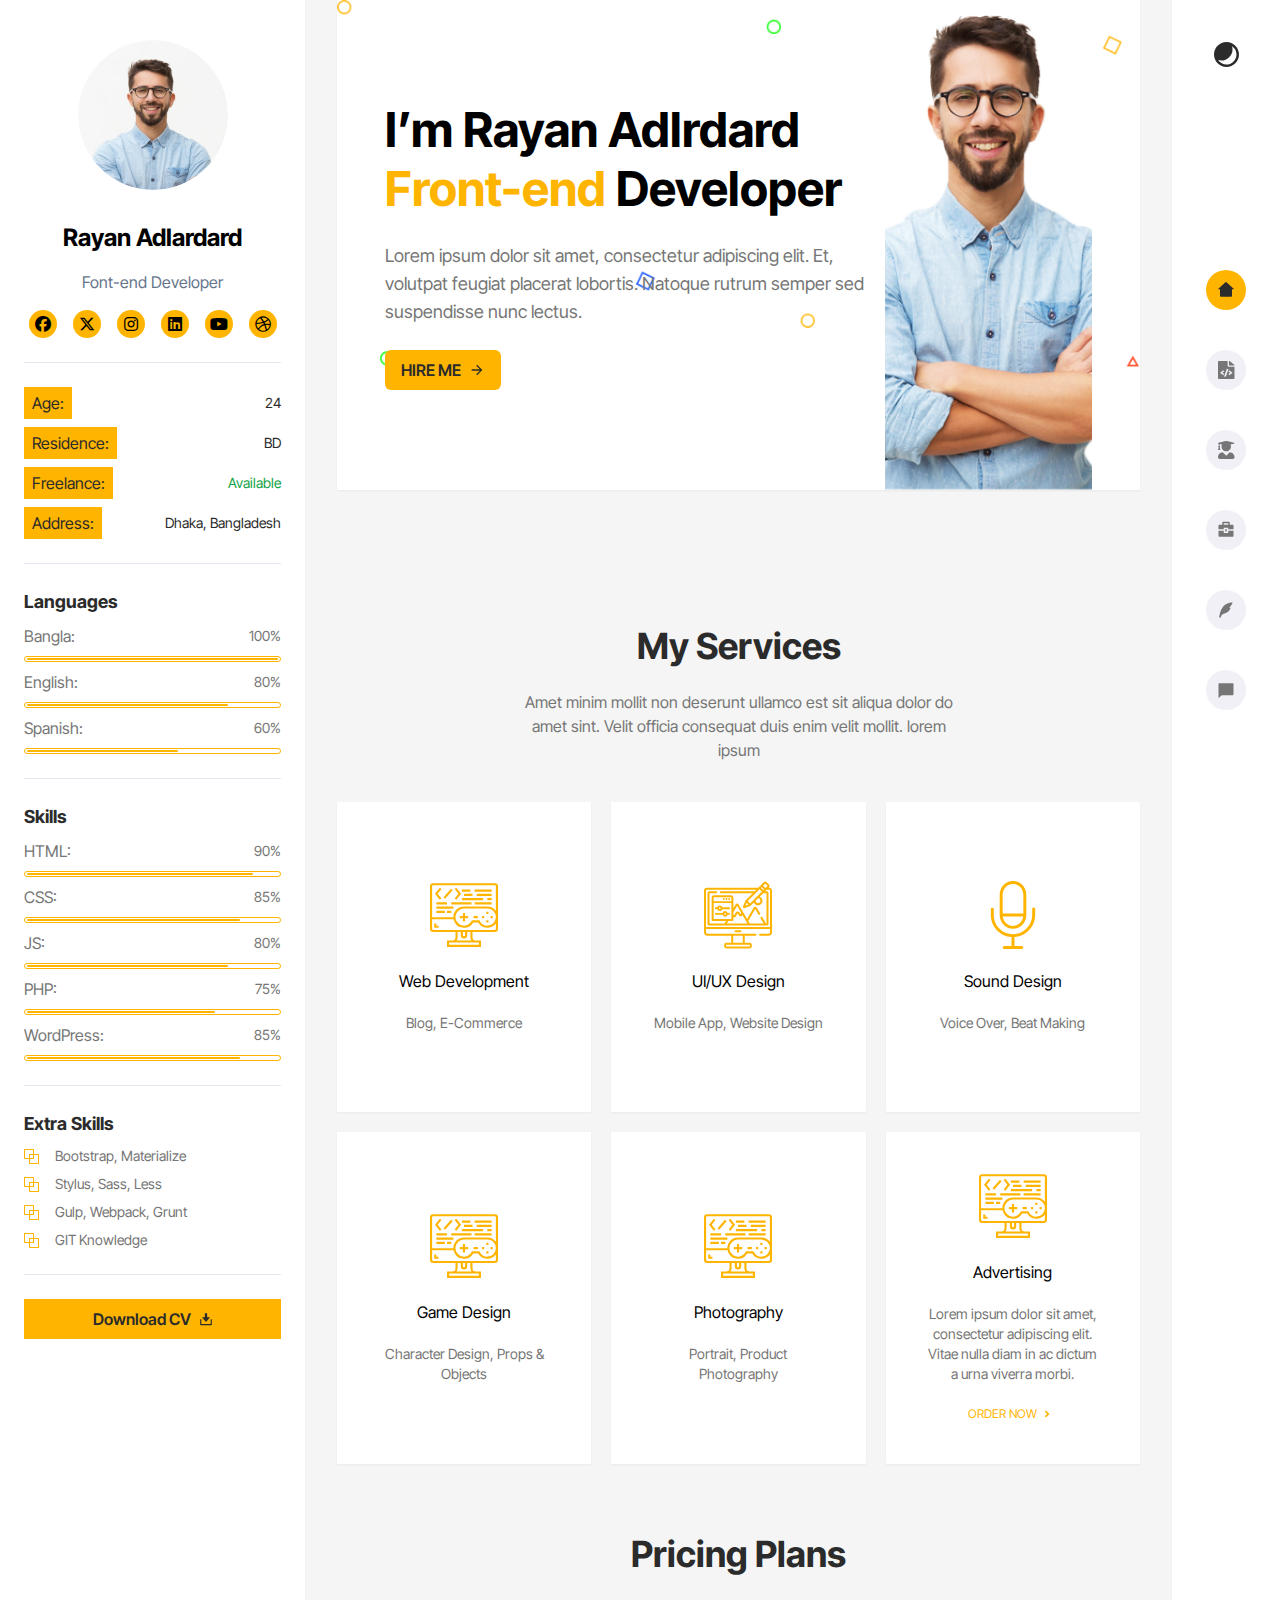
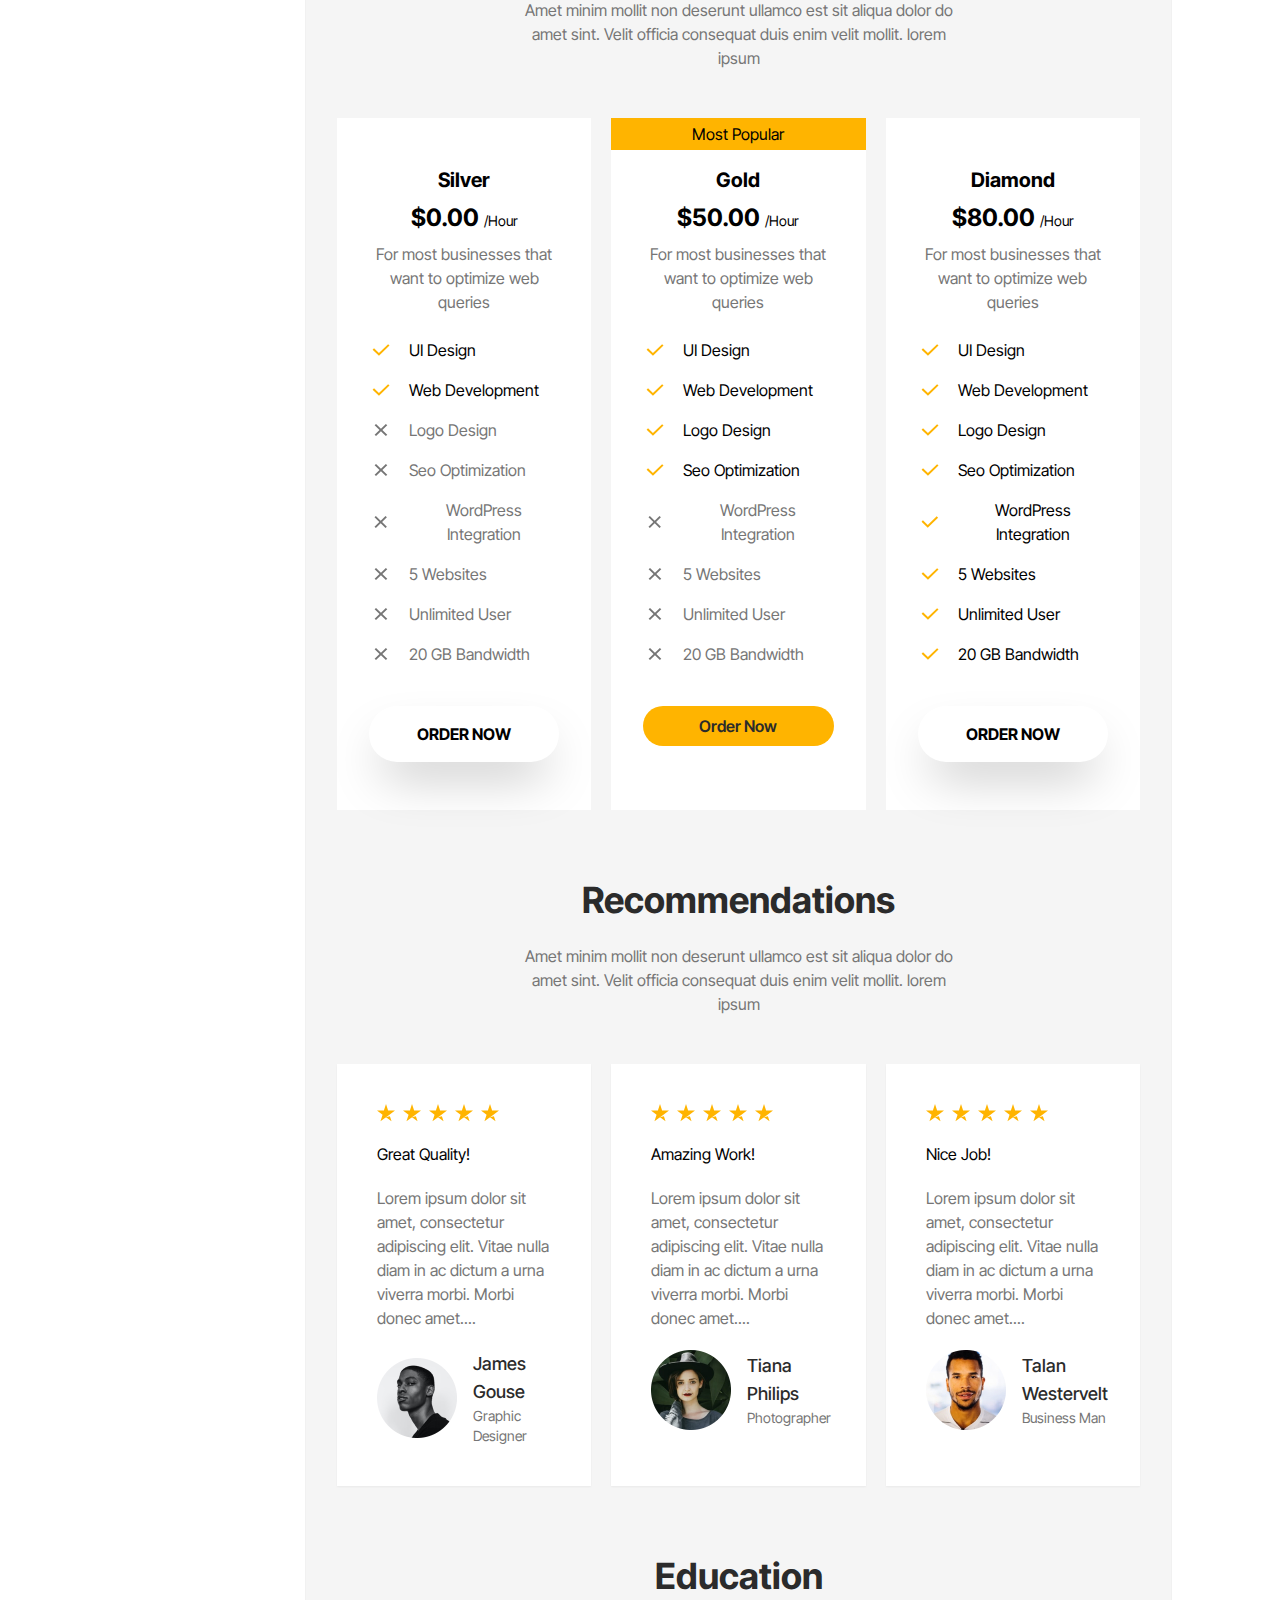
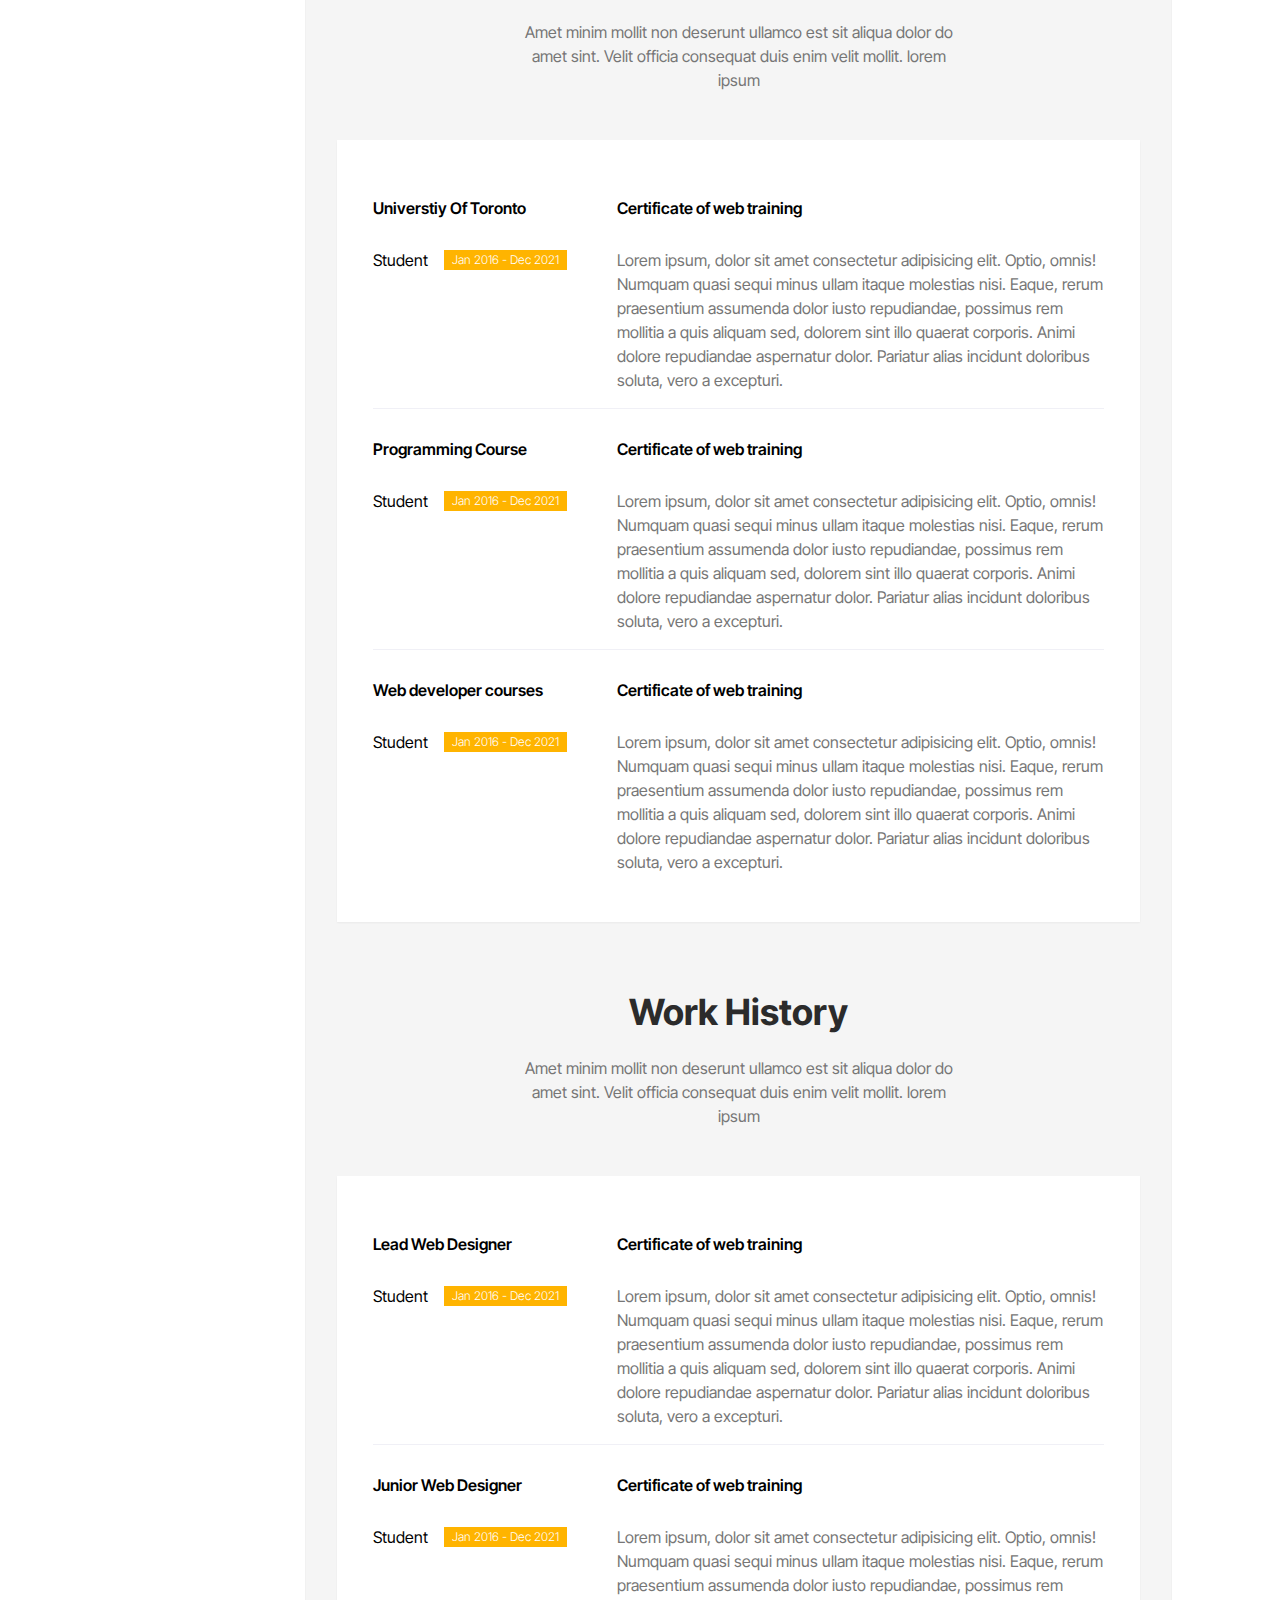
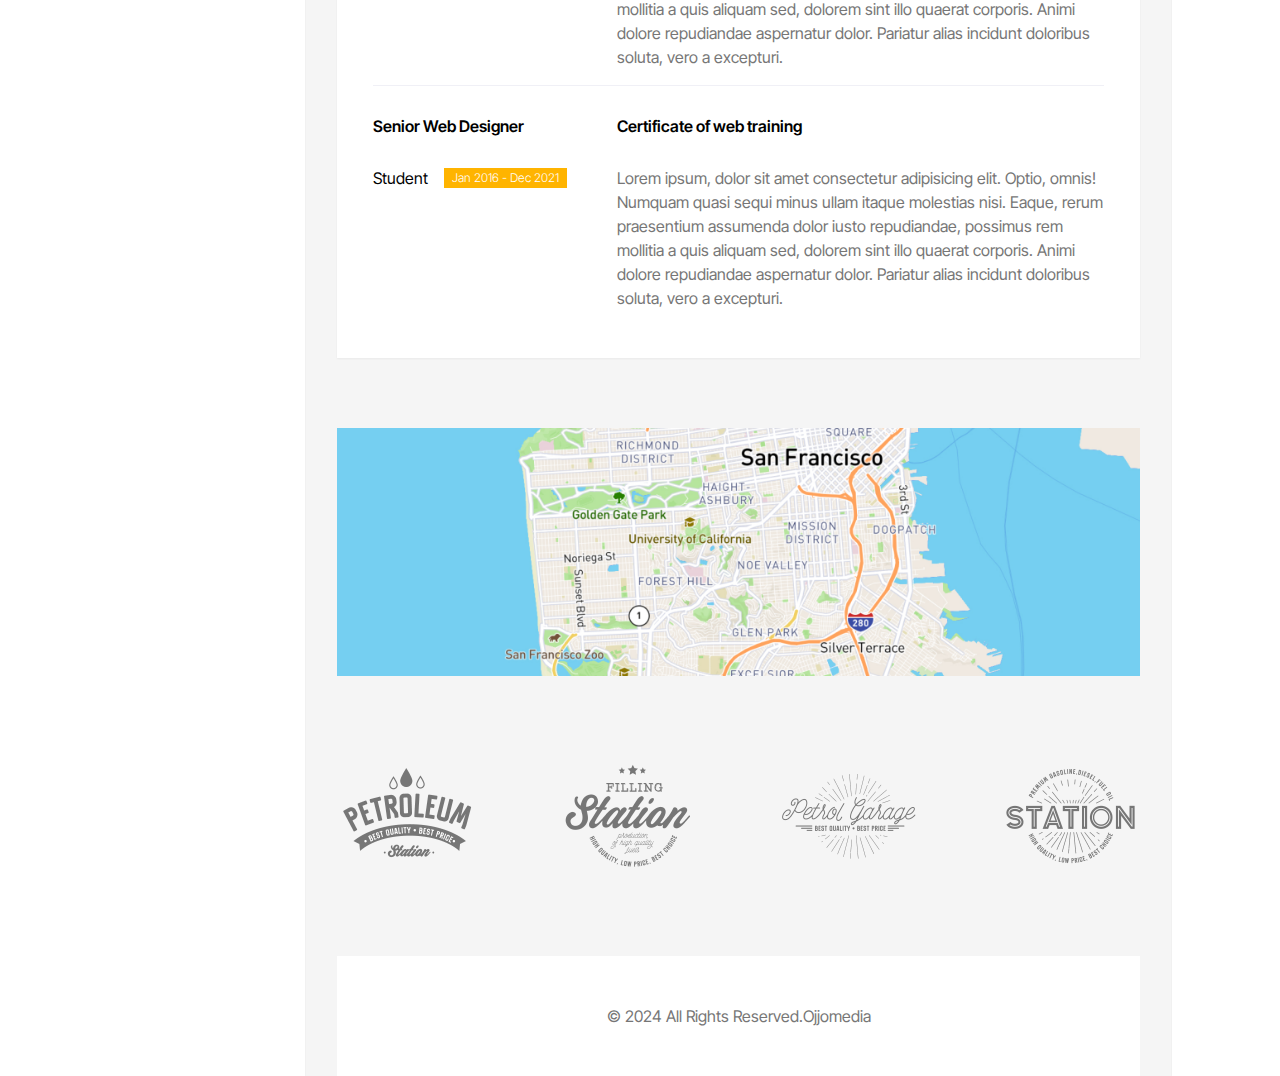
==== portfolio/src/index.html @ ec9fd3c2 "Add the practice design implementation via tailwind" ====
<!DOCTYPE html>
<html lang="en">
<head>
    <meta charset="UTF-8">
    <meta name="viewport" content="width=device-width, initial-scale=1.0">
    <title>Document</title>
    <link rel="stylesheet" href="./style.css">
    <link rel="stylesheet" href="https://cdnjs.cloudflare.com/ajax/libs/font-awesome/6.5.2/css/all.min.css">
    <link rel="preconnect" href="https://fonts.googleapis.com">
<link rel="preconnect" href="https://fonts.gstatic.com" crossorigin>
<link href="https://fonts.googleapis.com/css2?family=Fira+Code:wght@300..700&family=Inter+Tight:ital,wght@0,100..900;1,100..900&display=swap" rel="stylesheet">
</head>
<body class="bg-surface-default">
    <div class="grid grid-cols-[305px_auto_108px] gap-8">
        <!-- The left sidebar -->
        <aside class="left-sidebar bg-white min-h-[100vh] shadow-sm flex flex-col gap-6 py-10 px-6">
            <div class="w-full">
                <img src="./images/profile.png" alt="profile" class="w-[150px] h-[150px] rounded-full mx-auto">
                <div class="mt-8 flex flex-col gap-4">
                    <div class="text-center flex flex-col gap-4">
                        <h1 class="text-2xl font-bold">Rayan Adlardard</h1>
                        <p class="text-slate-500">Font-end Developer</p>
                    </div>
                    <div class="flex items-center justify-center">
                        <ul class="flex gap-4 items-center list-none justify-center">
                            <li><a href="#" class="flex items-center justify-center rounded-full w-7 h-7 bg-primary-default"><span class="fab fa-facebook"></span></a></li>
                            <li><a href="#" class="flex items-center justify-center rounded-full w-7 h-7 bg-primary-default"><span class="fab fa-x-twitter"></span></a></li>
                            <li><a href="#" class="flex items-center justify-center rounded-full w-7 h-7 bg-primary-default"><span class="fab fa-instagram"></span></a></li>
                            <li><a href="#" class="flex items-center justify-center rounded-full w-7 h-7 bg-primary-default"><span class="fab fa-linkedin"></span></a></li>
                            <li><a href="#" class="flex items-center justify-center rounded-full w-7 h-7 bg-primary-default"><span class="fab fa-youtube"></span></a></li>
                            <li><a href="#" class="flex items-center justify-center rounded-full w-7 h-7 bg-primary-default"><span class="fab fa-dribbble"></span></a></li>
                        </ul>
                    </div>
                </div>
            </div>
            <span class="divider"></span>
            <div id="personal-info">
                <ul class="list-none flex flex-col gap-2">
                    <li class="flex items-center justify-between">
                        <span class="bg-primary-default text-main-default py-1 px-2">Age: </span>
                        <span class="text-main-default text-sm">24</span>
                    </li>
                    <li class="flex items-center justify-between">
                        <span class="bg-primary-default text-main-default py-1 px-2">Residence: </span>
                        <span class="text-main-default text-sm">BD</span>
                    </li>
                    <li class="flex items-center justify-between">
                        <span class="bg-primary-default text-main-default py-1 px-2">Freelance: </span>
                        <span class="text-sm text-green-600">Available</span>
                    </li>
                    <li class="flex items-center justify-between">
                        <span class="bg-primary-default text-main-default py-1 px-2">Address: </span>
                        <span class="text-main-default text-sm">Dhaka, Bangladesh</span>
                    </li>
                </ul>
            </div>
            <span class="divider"></span>

            <div id="languages">
                <h2 class="text-main-default text-lg font-bold">Languages</h2>
                <ul class="list-none flex flex-col gap-2 mt-2">
                    <li class="flex flex-col gap-2">
                        <div class="flex items-center justify-between">
                            <span class="text-main-neutral">Bangla: </span>
                            <span class="text-main-neutral text-sm">100%</span>
                        </div>
                        <div class="w-full h-[6px] px-0.5 border solid border-primary-default rounded-full flex items-center">
                            <span class="block w-full h-[2px] bg-primary-default rounded-full"></span>
                        </div>
                    </li>
                    <li class="flex flex-col gap-2">
                        <div class="flex items-center justify-between">
                            <span class="text-main-neutral">English: </span>
                            <span class="text-main-neutral text-sm">80%</span>
                        </div>
                        <div class="w-full h-[6px] px-0.5 border solid border-primary-default rounded-full flex items-center">
                            <span class="block w-[80%] h-[2px] bg-primary-default rounded-full"></span>
                        </div>
                    </li>
                    <li class="flex flex-col gap-2">
                        <div class="flex items-center justify-between">
                            <span class="text-main-neutral">Spanish: </span>
                            <span class="text-main-neutral text-sm">60%</span>
                        </div>
                        <div class="w-full h-[6px] px-0.5 border solid border-primary-default rounded-full flex items-center">
                            <span class="block w-[60%] h-[2px] bg-primary-default rounded-full"></span>
                        </div>
                    </li>
                </ul>
            </div>

            <div class="divider"></div>

            <div id="skills">
                <h2 class="text-main-default text-lg font-bold">Skills</h2>
                <ul class="list-none flex flex-col gap-2 mt-2">
                    <li class="flex flex-col gap-2">
                        <div class="flex items-center justify-between">
                            <span class="text-main-neutral">HTML: </span>
                            <span class="text-main-neutral text-sm">90%</span>
                        </div>
                        <div class="w-full h-[6px] px-0.5 border solid border-primary-default rounded-full flex items-center">
                            <span class="block w-[90%] h-[2px] bg-primary-default rounded-full"></span>
                        </div>
                    </li>
                    <li class="flex flex-col gap-2">
                        <div class="flex items-center justify-between">
                            <span class="text-main-neutral">CSS: </span>
                            <span class="text-main-neutral text-sm">85%</span>
                        </div>
                        <div class="w-full h-[6px] px-0.5 border solid border-primary-default rounded-full flex items-center">
                            <span class="block w-[85%] h-[2px] bg-primary-default rounded-full"></span>
                        </div>
                    </li>
                    <li class="flex flex-col gap-2">
                        <div class="flex items-center justify-between">
                            <span class="text-main-neutral">JS: </span>
                            <span class="text-main-neutral text-sm">80%</span>
                        </div>
                        <div class="w-full h-[6px] px-0.5 border solid border-primary-default rounded-full flex items-center">
                            <span class="block w-[80%] h-[2px] bg-primary-default rounded-full"></span>
                        </div>
                    </li>
                    <li class="flex flex-col gap-2">
                        <div class="flex items-center justify-between">
                            <span class="text-main-neutral">PHP: </span>
                            <span class="text-main-neutral text-sm">75%</span>
                        </div>
                        <div class="w-full h-[6px] px-0.5 border solid border-primary-default rounded-full flex items-center">
                            <span class="block w-[75%] h-[2px] bg-primary-default rounded-full"></span>
                        </div>
                    </li>
                    <li class="flex flex-col gap-2">
                        <div class="flex items-center justify-between">
                            <span class="text-main-neutral">WordPress: </span>
                            <span class="text-main-neutral text-sm">85%</span>
                        </div>
                        <div class="w-full h-[6px] px-0.5 border solid border-primary-default rounded-full flex items-center">
                            <span class="block w-[85%] h-[2px] bg-primary-default rounded-full"></span>
                        </div>
                    </li>
                </ul>
            </div>

            <div class="divider"></div>

            <div id="extra-skills">
                <h2 class="text-main-default text-lg font-bold">Extra Skills</h2>
                <ul class="list-none flex flex-col gap-2 mt-2">
                    <li class="flex gap-4 items-center">
                        <svg width="15" height="15" fill="none" xmlns="http://www.w3.org/2000/svg"><path stroke="#FFB400" d="M.5.5h9v9h-9z"/><path stroke="#FFB400" d="M5.5 5.5h9v9h-9z"/><path stroke="#FFB400" d="M.5.5h9v9h-9z"/><path stroke="#FFB400" d="M5.5 5.5h9v9h-9z"/></svg>
                        <span class="text-main-neutral text-sm">Bootstrap, Materialize</span>
                    </li>
                    <li class="flex gap-4 items-center">
                        <svg width="15" height="15" fill="none" xmlns="http://www.w3.org/2000/svg"><path stroke="#FFB400" d="M.5.5h9v9h-9z"/><path stroke="#FFB400" d="M5.5 5.5h9v9h-9z"/><path stroke="#FFB400" d="M.5.5h9v9h-9z"/><path stroke="#FFB400" d="M5.5 5.5h9v9h-9z"/></svg>
                        <span class="text-main-neutral text-sm">Stylus, Sass, Less</span>
                    </li>
                    <li class="flex gap-4 items-center">
                        <svg width="15" height="15" fill="none" xmlns="http://www.w3.org/2000/svg"><path stroke="#FFB400" d="M.5.5h9v9h-9z"/><path stroke="#FFB400" d="M5.5 5.5h9v9h-9z"/><path stroke="#FFB400" d="M.5.5h9v9h-9z"/><path stroke="#FFB400" d="M5.5 5.5h9v9h-9z"/></svg>
                        <span class="text-main-neutral text-sm">Gulp, Webpack, Grunt</span>
                    </li>
                    <li class="flex gap-4 items-center">
                        <svg width="15" height="15" fill="none" xmlns="http://www.w3.org/2000/svg"><path stroke="#FFB400" d="M.5.5h9v9h-9z"/><path stroke="#FFB400" d="M5.5 5.5h9v9h-9z"/><path stroke="#FFB400" d="M.5.5h9v9h-9z"/><path stroke="#FFB400" d="M5.5 5.5h9v9h-9z"/></svg>
                        <span class="text-main-neutral text-sm">GIT Knowledge</span>
                    </li>
                </ul>
            </div>
            <div class="divider"></div>

            <button type="button" class="button bg-primary-default">
                <span>Download CV</span>
                <svg width="14" height="17" fill="none" xmlns="http://www.w3.org/2000/svg"><g clip-path="url(#a)"><path d="M2.333 12.952h9.334V8.286h1.166v5.333a.718.718 0 0 1-.17.471.55.55 0 0 1-.413.196H1.75a.549.549 0 0 1-.413-.196.718.718 0 0 1-.17-.471V8.286h1.166v4.666Zm5.833-6.666h2.917L7 10.952 2.917 6.286h2.916v-4h2.333v4Z" fill="#2B2B2B"/></g><defs><clipPath id="a"><path fill="#fff" transform="translate(0 .286)" d="M0 0h14v16H0z"/></clipPath></defs></svg>
            </button>
        </aside>

        <!-- The main content -->
        <main class="max-w-[1200px] mx-auto">
            <section id="hero-section" class="w-full h-auto bg-white px-12 shadow-sm bg-[url('./images/background.png')] bg-contain bg-no-repeat flex justify-between">
                <div class="left max-w-[500px] flex flex-col gap-6 py-[100px]">
                    <h1 class="font-bold text-5xl leading-[123%]">I’m Rayan Adlrdard <span class="text-primary-default">Front-end</span> Developer </h1>
                    <p class="text-main-neutral text-lg">Lorem ipsum dolor sit amet, consectetur adipiscing elit. Et, volutpat feugiat placerat lobortis. Natoque rutrum semper sed suspendisse nunc lectus.</p>
                    <div>
                        <button type="button" class="button bg-primary-default rounded-md uppercase font-light">
                            <span>Hire Me</span>
                            <svg fill="none" xmlns="http://www.w3.org/2000/svg" viewBox="0 0 16 16" width="16" height="16"><g clip-path="url(#a)"><path d="M10.781 7.333 7.205 3.757l.943-.943L13.333 8l-5.185 5.185-.943-.943 3.576-3.576H2.667V7.333h8.114Z" fill="#2B2B2B"/></svg>
                        </button>
                    </div>
                </div>
                <div class="right">
                    <img srcset="./images/profile-full.jpg" alt="Hero Image" class="h-full object-cover" width="324" >
                </div>
            </section>

            
            <section id="my-works" class="w-full mt-[136px] text-center">
                <h4 class="text-main-default text-4xl font-bold">My Services</h4>
                <p class="text-main-neutral mt-6 max-w-[440px] mx-auto">Amet minim mollit non deserunt ullamco est sit aliqua dolor do amet sint. Velit officia consequat duis enim velit mollit. lorem ipsum</p>

                <div class="grid grid-cols-3 gap-5 mt-10">
                    <div class="card min-h-[310px]">
                        <svg fill="none" xmlns="http://www.w3.org/2000/svg" viewBox="0 0 74 74" width="68" height="68"><path d="M32.375 38.156h9.25v2.313h-9.25v-2.313Z" fill="#FFB400"/><path d="M35.844 34.688h2.312v9.25h-2.312v-9.25ZM65.906 38.156h2.313v2.313h-2.313v-2.313ZM56.656 38.156h2.313v2.313h-2.313v-2.313ZM61.281 33.531h2.313v2.313H61.28V33.53ZM61.281 42.781h2.313v2.313H61.28V42.78ZM10.66 20.379l-5.203-6.504 5.203-6.504 1.805 1.445-4.047 5.059 4.047 5.059-1.805 1.445ZM28.653 20.379l-1.806-1.445 4.048-5.059-4.048-5.059 1.806-1.445 5.202 6.504-5.202 6.504ZM14.738 17.738l8.096-9.248 1.74 1.522-8.096 9.249-1.74-1.523ZM9.25 50.875H4.625V46.25h2.313v2.313H9.25v2.312Z" fill="#FFB400"/><path d="M70.531 2.313H3.47A3.469 3.469 0 0 0 0 5.78v46.25A3.469 3.469 0 0 0 3.469 55.5H27.75v5.781a3.469 3.469 0 0 1-3.469 3.469H18.5v6.938h37V64.75h-5.781a3.469 3.469 0 0 1-3.469-3.469V55.5h24.281A3.469 3.469 0 0 0 74 52.031V5.781a3.469 3.469 0 0 0-3.469-3.468Zm-17.344 64.75v2.312H20.813v-2.313h32.374ZM37 62.486a3.469 3.469 0 0 0 3.469-3.469V55.5h3.468v5.781a5.724 5.724 0 0 0 1.187 3.469H28.876a5.724 5.724 0 0 0 1.186-3.469V55.5h3.47v3.517A3.469 3.469 0 0 0 37 62.487Zm-1.156-3.469V55.5h2.312v3.517a1.156 1.156 0 0 1-2.312 0Zm35.843-6.986c0 .639-.517 1.157-1.156 1.157H3.47a1.156 1.156 0 0 1-1.156-1.157V41.625h23.356A11.553 11.553 0 0 0 47 45.094h5.435a11.532 11.532 0 0 0 19.252 1.126v5.811Zm-9.25-3.468a9.198 9.198 0 0 1-8.276-5.141l-.32-.64h-8.244l-.32.64A9.25 9.25 0 1 1 37 30.062h25.438a9.25 9.25 0 0 1 9.25 9.25 9.25 9.25 0 0 1-9.25 9.25Zm9.25-16.158a11.54 11.54 0 0 0-9.25-4.655H37c-6.383.007-11.556 5.18-11.563 11.563H2.313V5.78c0-.638.518-1.156 1.157-1.156H70.53c.639 0 1.156.518 1.156 1.156v26.624Z" fill="#FFB400"/><path d="M47.406 38.156h4.625v2.313h-4.625v-2.313ZM34.688 9.25h9.25v2.313h-9.25V9.25ZM48.563 9.25h18.5v2.313h-18.5V9.25ZM50.875 13.875h16.188v2.313H50.874v-2.313ZM37 13.875h9.25v2.313H37v-2.313ZM34.688 18.5h23.124v2.313H34.689V18.5ZM62.438 18.5h4.624v2.313h-4.624V18.5ZM6.938 23.125H18.5v2.313H6.937v-2.313ZM23.125 23.125h21.969v2.313H23.125v-2.313ZM48.563 23.125h18.5v2.313h-18.5v-2.313ZM6.938 27.75h18.5v2.313h-18.5V27.75ZM6.938 32.375h9.25v2.313h-9.25v-2.313ZM18.5 32.375h4.625v2.313H18.5v-2.313Z" fill="#FFB400"/></svg>
                        <h5>Web Development</h5>
                        <p class="text-main-neutral text-sm">Blog, E-Commerce</p>
                    </div>
                    <div class="card min-h-[310px]">
                        <svg fill="none" xmlns="http://www.w3.org/2000/svg" viewBox="0 0 68 68" width="68" height="68"><g fill="#FFB400"><path d="M31.61 49.338a.996.996 0 1 0 0 1.993h4.78a.996.996 0 1 0 0-1.993h-4.78ZM11.953 33.872h6.584a2.791 2.791 0 0 0 2.602 1.793c1.187 0 2.2-.747 2.602-1.793h1.316a.996.996 0 1 0 0-1.993h-1.316a2.791 2.791 0 0 0-2.602-1.793c-1.186 0-2.2.747-2.602 1.793h-6.584a.996.996 0 1 0 0 1.993Zm9.186-1.793a.798.798 0 1 1-.001 1.595.798.798 0 0 1 .001-1.595ZM11.953 28.16h1.272a2.791 2.791 0 0 0 2.602 1.794c1.186 0 2.2-.747 2.602-1.793h6.628a.996.996 0 1 0 0-1.992H18.43a2.791 2.791 0 0 0-2.602-1.794c-1.187 0-2.2.747-2.602 1.794h-1.272a.996.996 0 1 0 0 1.992Zm3.874-1.792a.798.798 0 1 1-.002 1.595.798.798 0 0 1 .002-1.595ZM25.256 18.997a.996.996 0 1 0 0-1.993.996.996 0 0 0 0 1.993ZM22.512 18.997a.996.996 0 1 0 0-1.993.996.996 0 0 0 0 1.993ZM19.767 18.997a.996.996 0 1 0 0-1.993.996.996 0 0 0 0 1.993Z"/><path d="M65.012 6.705h-.373l.278-.278a2.14 2.14 0 0 0 0-3.023l-2.18-2.18a2.14 2.14 0 0 0-3.024 0l-5.48 5.48H2.987A2.992 2.992 0 0 0 0 9.694v41.366a3.656 3.656 0 0 0 3.652 3.653h23.594v7.046h-4.8a2.327 2.327 0 0 0-2.325 2.324v.996a2.327 2.327 0 0 0 2.324 2.324h23.11a2.327 2.327 0 0 0 2.324-2.325v-.995a2.327 2.327 0 0 0-2.324-2.324h-4.8v-7.046h10.643a.996.996 0 1 0 0-1.993H3.652c-.915 0-1.66-.744-1.66-1.66v-2.948h64.016v2.948c0 .916-.745 1.66-1.66 1.66h-8.301a.996.996 0 1 0 0 1.993h8.3A3.656 3.656 0 0 0 68 51.059V9.693a2.992 2.992 0 0 0-2.988-2.988ZM45.555 63.75c.183 0 .332.15.332.332v.996a.332.332 0 0 1-.332.332h-23.11a.332.332 0 0 1-.332-.332v-.996c0-.183.15-.332.332-.332h23.11Zm-16.317-9.038h9.524v7.046h-9.524v-7.046Zm31.884-52.08a.146.146 0 0 1 .206 0l2.18 2.18a.145.145 0 0 1 0 .206l-2.08 2.08-2.386-2.386 2.08-2.08Zm-3.49 3.49 2.387 2.385-.695.695-2.386-2.386.695-.695ZM55.53 8.224l2.386 2.386-11.787 11.787-2.386-2.386L55.53 8.225Zm-1.474 9.106a2.46 2.46 0 0 1 2.457 2.458 2.46 2.46 0 0 1-2.457 2.457 2.46 2.46 0 0 1-2.457-2.457l.002-.047 2.408-2.408c.016 0 .031-.003.047-.003Zm-9.657 6.155L41.45 24.69l1.204-2.948 1.744 1.744Zm21.61 22.633H1.992V9.693c0-.55.447-.996.996-.996H52.24l-1.519 1.519H16.867a.996.996 0 1 0 0 1.992H48.73l-7.026 7.026c-.198.2-.354.434-.46.696l-2.226 5.447c-.204.5-.089 1.07.293 1.453a1.336 1.336 0 0 0 1.453.293l5.447-2.225c.255-.104.482-.255.678-.445l3.03-3.03a4.454 4.454 0 0 0 4.137 2.815 4.454 4.454 0 0 0 4.449-4.45 4.454 4.454 0 0 0-2.814-4.135l3.445-3.445h3.362v30.4h-.528l-3.61-6.252a.996.996 0 1 0-1.725.996l3.035 5.256H45.754l-1.493-2.585 6.958-12.05 3.09 5.353a.996.996 0 1 0 1.726-.996l-3.298-5.711a1.736 1.736 0 0 0-1.518-.877c-.634 0-1.202.328-1.52.877L43.112 38.03l-8.454-14.643a1.736 1.736 0 0 0-1.519-.877c-.634 0-1.202.328-1.519.877l-2.246 3.89V16.602a2.327 2.327 0 0 0-2.324-2.324H9.961a2.327 2.327 0 0 0-2.324 2.324v21.782c0 .915.744 1.66 1.66 1.66h12.707l-1.48 2.565H5.503v-30.4h6.715a.996.996 0 1 0 0-1.992H5.17c-.915 0-1.66.745-1.66 1.66V42.94c0 .915.745 1.66 1.66 1.66H62.83c.915 0 1.66-.745 1.66-1.66V11.876c0-.915-.745-1.66-1.66-1.66h-1.702l1.52-1.519h2.365c.549 0 .996.447.996.996V46.12ZM27.382 22.118V38.05H9.629V22.118h17.753ZM9.629 20.126V16.6c0-.183.149-.332.332-.332h17.088c.184 0 .333.149.333.332v3.525H9.629Zm14.676 19.916h3.409c.915 0 1.66-.744 1.66-1.66v-2.11c.249.12.526.184.817.184.68 0 1.289-.351 1.629-.94l1.695-2.936a.206.206 0 0 1 .186-.108c.057 0 .135.02.186.108l1.045 1.81c.34.59.95.94 1.63.94.68 0 1.288-.35 1.628-.94l.26-.45 5.003 8.668h-20.63l1.482-2.566Zm5.069-7.104v-1.675l3.765-6.521 4.16 7.207-.738 1.278-.949-1.643a2.184 2.184 0 0 0-1.911-1.104c-.798 0-1.513.413-1.912 1.104l-1.599 2.769-.816-1.415Z"/></g><defs><clipPath id="a"><path fill="#fff" d="M0 0h68v68H0z"/></clipPath></defs></svg>
                        <h5>UI/UX Design</h5>
                        <p class="text-main-neutral text-sm">Mobile App, Website Design</p>
                    </div>
                    <div class="card min-h-[310px]">
                        <svg fill="none" xmlns="http://www.w3.org/2000/svg" viewBox="0 0 74 74" width="68" height="68"><g fill="#FFB400"><path d="M37 0c-7.982 0-14.478 6.753-14.478 15.053V37c0 8.3 6.496 15.053 14.478 15.053 7.983 0 14.478-6.752 14.478-15.053V15.053C51.478 6.753 44.983 0 37 0Zm0 48.835c-5.688 0-10.393-4.46-11.145-10.226h22.289c-.75 5.767-5.455 10.226-11.144 10.226Zm11.261-13.444H25.74V15.053C25.74 8.526 30.791 3.217 37 3.217c6.21 0 11.261 5.31 11.261 11.836V35.39Z"/><path d="M59.522 28.956a1.61 1.61 0 0 0-1.609 1.61V37c0 11.531-9.382 20.913-20.913 20.913S16.087 48.531 16.087 37v-6.435a1.61 1.61 0 0 0-3.217 0V37c0 12.762 9.966 23.215 22.521 24.048v9.735h-8.043a1.61 1.61 0 0 0 0 3.217h19.304a1.61 1.61 0 0 0 0-3.217H38.61v-9.735C51.165 60.215 61.13 49.762 61.13 37v-6.435a1.61 1.61 0 0 0-1.608-1.609Z"/></g><defs><clipPath id="a"><path fill="#fff" d="M0 0h74v74H0z"/></clipPath></defs></svg>
                        <h5>Sound Design</h5>
                        <p class="text-main-neutral text-sm">Voice Over, Beat Making</p>
                    </div>
                    <div class="card min-h-[310px]">
                        <svg fill="none" xmlns="http://www.w3.org/2000/svg" viewBox="0 0 74 74" width="68" height="68"><path d="M32.375 38.156h9.25v2.313h-9.25v-2.313Z" fill="#FFB400"/><path d="M35.844 34.688h2.312v9.25h-2.312v-9.25ZM65.906 38.156h2.313v2.313h-2.313v-2.313ZM56.656 38.156h2.313v2.313h-2.313v-2.313ZM61.281 33.531h2.313v2.313H61.28V33.53ZM61.281 42.781h2.313v2.313H61.28V42.78ZM10.66 20.379l-5.203-6.504 5.203-6.504 1.805 1.445-4.047 5.059 4.047 5.059-1.805 1.445ZM28.653 20.379l-1.806-1.445 4.048-5.059-4.048-5.059 1.806-1.445 5.202 6.504-5.202 6.504ZM14.738 17.738l8.096-9.248 1.74 1.522-8.096 9.249-1.74-1.523ZM9.25 50.875H4.625V46.25h2.313v2.313H9.25v2.312Z" fill="#FFB400"/><path d="M70.531 2.313H3.47A3.469 3.469 0 0 0 0 5.78v46.25A3.469 3.469 0 0 0 3.469 55.5H27.75v5.781a3.469 3.469 0 0 1-3.469 3.469H18.5v6.938h37V64.75h-5.781a3.469 3.469 0 0 1-3.469-3.469V55.5h24.281A3.469 3.469 0 0 0 74 52.031V5.781a3.469 3.469 0 0 0-3.469-3.468Zm-17.344 64.75v2.312H20.813v-2.313h32.374ZM37 62.486a3.469 3.469 0 0 0 3.469-3.469V55.5h3.468v5.781a5.724 5.724 0 0 0 1.187 3.469H28.876a5.724 5.724 0 0 0 1.186-3.469V55.5h3.47v3.517A3.469 3.469 0 0 0 37 62.487Zm-1.156-3.469V55.5h2.312v3.517a1.156 1.156 0 0 1-2.312 0Zm35.843-6.986c0 .639-.517 1.157-1.156 1.157H3.47a1.156 1.156 0 0 1-1.156-1.157V41.625h23.356A11.553 11.553 0 0 0 47 45.094h5.435a11.532 11.532 0 0 0 19.252 1.126v5.811Zm-9.25-3.468a9.198 9.198 0 0 1-8.276-5.141l-.32-.64h-8.244l-.32.64A9.25 9.25 0 1 1 37 30.062h25.438a9.25 9.25 0 0 1 9.25 9.25 9.25 9.25 0 0 1-9.25 9.25Zm9.25-16.158a11.54 11.54 0 0 0-9.25-4.655H37c-6.383.007-11.556 5.18-11.563 11.563H2.313V5.78c0-.638.518-1.156 1.157-1.156H70.53c.639 0 1.156.518 1.156 1.156v26.624Z" fill="#FFB400"/><path d="M47.406 38.156h4.625v2.313h-4.625v-2.313ZM34.688 9.25h9.25v2.313h-9.25V9.25ZM48.563 9.25h18.5v2.313h-18.5V9.25ZM50.875 13.875h16.188v2.313H50.874v-2.313ZM37 13.875h9.25v2.313H37v-2.313ZM34.688 18.5h23.124v2.313H34.689V18.5ZM62.438 18.5h4.624v2.313h-4.624V18.5ZM6.938 23.125H18.5v2.313H6.937v-2.313ZM23.125 23.125h21.969v2.313H23.125v-2.313ZM48.563 23.125h18.5v2.313h-18.5v-2.313ZM6.938 27.75h18.5v2.313h-18.5V27.75ZM6.938 32.375h9.25v2.313h-9.25v-2.313ZM18.5 32.375h4.625v2.313H18.5v-2.313Z" fill="#FFB400"/></svg>
                        <h5>Game Design</h5>
                        <p class="text-main-neutral text-sm">Character Design, Props & Objects</p>
                    </div>
                    <div class="card min-h-[310px]">
                        <svg fill="none" xmlns="http://www.w3.org/2000/svg" viewBox="0 0 74 74" width="68" height="68"><path d="M32.375 38.156h9.25v2.313h-9.25v-2.313Z" fill="#FFB400"/><path d="M35.844 34.688h2.312v9.25h-2.312v-9.25ZM65.906 38.156h2.313v2.313h-2.313v-2.313ZM56.656 38.156h2.313v2.313h-2.313v-2.313ZM61.281 33.531h2.313v2.313H61.28V33.53ZM61.281 42.781h2.313v2.313H61.28V42.78ZM10.66 20.379l-5.203-6.504 5.203-6.504 1.805 1.445-4.047 5.059 4.047 5.059-1.805 1.445ZM28.653 20.379l-1.806-1.445 4.048-5.059-4.048-5.059 1.806-1.445 5.202 6.504-5.202 6.504ZM14.738 17.738l8.096-9.248 1.74 1.522-8.096 9.249-1.74-1.523ZM9.25 50.875H4.625V46.25h2.313v2.313H9.25v2.312Z" fill="#FFB400"/><path d="M70.531 2.313H3.47A3.469 3.469 0 0 0 0 5.78v46.25A3.469 3.469 0 0 0 3.469 55.5H27.75v5.781a3.469 3.469 0 0 1-3.469 3.469H18.5v6.938h37V64.75h-5.781a3.469 3.469 0 0 1-3.469-3.469V55.5h24.281A3.469 3.469 0 0 0 74 52.031V5.781a3.469 3.469 0 0 0-3.469-3.468Zm-17.344 64.75v2.312H20.813v-2.313h32.374ZM37 62.486a3.469 3.469 0 0 0 3.469-3.469V55.5h3.468v5.781a5.724 5.724 0 0 0 1.187 3.469H28.876a5.724 5.724 0 0 0 1.186-3.469V55.5h3.47v3.517A3.469 3.469 0 0 0 37 62.487Zm-1.156-3.469V55.5h2.312v3.517a1.156 1.156 0 0 1-2.312 0Zm35.843-6.986c0 .639-.517 1.157-1.156 1.157H3.47a1.156 1.156 0 0 1-1.156-1.157V41.625h23.356A11.553 11.553 0 0 0 47 45.094h5.435a11.532 11.532 0 0 0 19.252 1.126v5.811Zm-9.25-3.468a9.198 9.198 0 0 1-8.276-5.141l-.32-.64h-8.244l-.32.64A9.25 9.25 0 1 1 37 30.062h25.438a9.25 9.25 0 0 1 9.25 9.25 9.25 9.25 0 0 1-9.25 9.25Zm9.25-16.158a11.54 11.54 0 0 0-9.25-4.655H37c-6.383.007-11.556 5.18-11.563 11.563H2.313V5.78c0-.638.518-1.156 1.157-1.156H70.53c.639 0 1.156.518 1.156 1.156v26.624Z" fill="#FFB400"/><path d="M47.406 38.156h4.625v2.313h-4.625v-2.313ZM34.688 9.25h9.25v2.313h-9.25V9.25ZM48.563 9.25h18.5v2.313h-18.5V9.25ZM50.875 13.875h16.188v2.313H50.874v-2.313ZM37 13.875h9.25v2.313H37v-2.313ZM34.688 18.5h23.124v2.313H34.689V18.5ZM62.438 18.5h4.624v2.313h-4.624V18.5ZM6.938 23.125H18.5v2.313H6.937v-2.313ZM23.125 23.125h21.969v2.313H23.125v-2.313ZM48.563 23.125h18.5v2.313h-18.5v-2.313ZM6.938 27.75h18.5v2.313h-18.5V27.75ZM6.938 32.375h9.25v2.313h-9.25v-2.313ZM18.5 32.375h4.625v2.313H18.5v-2.313Z" fill="#FFB400"/></svg>
                        <h5>Photography</h5>
                        <p class="text-main-neutral text-sm">Portrait, Product Photography</p>
                    </div>
                    <div class="card min-h-[310px]">
                        <svg fill="none" xmlns="http://www.w3.org/2000/svg" viewBox="0 0 74 74" width="68" height="68"><path d="M32.375 38.156h9.25v2.313h-9.25v-2.313Z" fill="#FFB400"/><path d="M35.844 34.688h2.312v9.25h-2.312v-9.25ZM65.906 38.156h2.313v2.313h-2.313v-2.313ZM56.656 38.156h2.313v2.313h-2.313v-2.313ZM61.281 33.531h2.313v2.313H61.28V33.53ZM61.281 42.781h2.313v2.313H61.28V42.78ZM10.66 20.379l-5.203-6.504 5.203-6.504 1.805 1.445-4.047 5.059 4.047 5.059-1.805 1.445ZM28.653 20.379l-1.806-1.445 4.048-5.059-4.048-5.059 1.806-1.445 5.202 6.504-5.202 6.504ZM14.738 17.738l8.096-9.248 1.74 1.522-8.096 9.249-1.74-1.523ZM9.25 50.875H4.625V46.25h2.313v2.313H9.25v2.312Z" fill="#FFB400"/><path d="M70.531 2.313H3.47A3.469 3.469 0 0 0 0 5.78v46.25A3.469 3.469 0 0 0 3.469 55.5H27.75v5.781a3.469 3.469 0 0 1-3.469 3.469H18.5v6.938h37V64.75h-5.781a3.469 3.469 0 0 1-3.469-3.469V55.5h24.281A3.469 3.469 0 0 0 74 52.031V5.781a3.469 3.469 0 0 0-3.469-3.468Zm-17.344 64.75v2.312H20.813v-2.313h32.374ZM37 62.486a3.469 3.469 0 0 0 3.469-3.469V55.5h3.468v5.781a5.724 5.724 0 0 0 1.187 3.469H28.876a5.724 5.724 0 0 0 1.186-3.469V55.5h3.47v3.517A3.469 3.469 0 0 0 37 62.487Zm-1.156-3.469V55.5h2.312v3.517a1.156 1.156 0 0 1-2.312 0Zm35.843-6.986c0 .639-.517 1.157-1.156 1.157H3.47a1.156 1.156 0 0 1-1.156-1.157V41.625h23.356A11.553 11.553 0 0 0 47 45.094h5.435a11.532 11.532 0 0 0 19.252 1.126v5.811Zm-9.25-3.468a9.198 9.198 0 0 1-8.276-5.141l-.32-.64h-8.244l-.32.64A9.25 9.25 0 1 1 37 30.062h25.438a9.25 9.25 0 0 1 9.25 9.25 9.25 9.25 0 0 1-9.25 9.25Zm9.25-16.158a11.54 11.54 0 0 0-9.25-4.655H37c-6.383.007-11.556 5.18-11.563 11.563H2.313V5.78c0-.638.518-1.156 1.157-1.156H70.53c.639 0 1.156.518 1.156 1.156v26.624Z" fill="#FFB400"/><path d="M47.406 38.156h4.625v2.313h-4.625v-2.313ZM34.688 9.25h9.25v2.313h-9.25V9.25ZM48.563 9.25h18.5v2.313h-18.5V9.25ZM50.875 13.875h16.188v2.313H50.874v-2.313ZM37 13.875h9.25v2.313H37v-2.313ZM34.688 18.5h23.124v2.313H34.689V18.5ZM62.438 18.5h4.624v2.313h-4.624V18.5ZM6.938 23.125H18.5v2.313H6.937v-2.313ZM23.125 23.125h21.969v2.313H23.125v-2.313ZM48.563 23.125h18.5v2.313h-18.5v-2.313ZM6.938 27.75h18.5v2.313h-18.5V27.75ZM6.938 32.375h9.25v2.313h-9.25v-2.313ZM18.5 32.375h4.625v2.313H18.5v-2.313Z" fill="#FFB400"/></svg>
                        <h5>Advertising</h5>
                        <p class="text-main-neutral text-sm text-center">Lorem ipsum dolor sit amet, consectetur adipiscing elit. Vitae nulla diam in ac dictum a urna viverra morbi.</p>
                        <a href="#" class="text-primary-default uppercase text-[12px] flex items-center">
                            <span>Order Now</span>
                            <svg fill="none" xmlns="http://www.w3.org/2000/svg" viewBox="0 0 20 20" width="20" height="20"><path d="M10.143 10 7.786 7.644l1.178-1.18L12.5 10l-3.536 3.536-1.178-1.18L10.143 10Z" fill="#FFB400"/></svg>
                        </a>
                    </div>
                </div>
            </section>

            <section id="pricing-plans" class="mt-[70px] text-center">
                <h4 class="text-main-default text-4xl font-bold">Pricing Plans</h4>
                <p class="text-main-neutral mt-6 max-w-[440px] mx-auto">Amet minim mollit non deserunt ullamco est sit aliqua dolor do amet sint. Velit officia consequat duis enim velit mollit. lorem ipsum</p>

                <div class="grid grid-cols-3 mt-12 gap-5">
                    <div class="bg-white flex flex-col px-8 py-12 gap-2">
                        <h4 class="text-xl font-bold">Silver</h4>
                        <div class="text-2xl font-bold">$0.00 <small class="text-sm font-normal">/Hour</small></div>
                        <p class="text-main-neutral">For most businesses that want to optimize web queries</p>

                        <ul class="list-none mt-4 flex flex-col gap-4">
                            <li class="flex items-center gap-4">
                                <svg fill="none" xmlns="http://www.w3.org/2000/svg" viewBox="0 0 25 24" width="24" height="24"><g><path d="m10.369 15.172 9.53-9.193 1.468 1.414L10.369 18 3.77 11.636l1.466-1.414 5.133 4.95Z" fill="#FFB400"/></g><defs><clipPath id="a"><path fill="#fff" d="M0 0h24.885v24H0z"/></clipPath></defs></svg>
                                <span class="text-black">UI Design</span>
                            </li>
                            <li class="flex items-center gap-4">
                                <svg fill="none" xmlns="http://www.w3.org/2000/svg" viewBox="0 0 25 24" width="24" height="24"><g><path d="m10.369 15.172 9.53-9.193 1.468 1.414L10.369 18 3.77 11.636l1.466-1.414 5.133 4.95Z" fill="#FFB400"/></g><defs><clipPath id="a"><path fill="#fff" d="M0 0h24.885v24H0z"/></clipPath></defs></svg>
                                <span class="text-black">Web Development</span>
                            </li>
                            <li class="flex items-center gap-4">
                                <svg fill="none" xmlns="http://www.w3.org/2000/svg" viewBox="0 0 25 24" width="24" height="24"><g><path d="m12.443 10.586 5.132-4.95 1.466 1.414L13.91 12l5.132 4.95-1.466 1.414-5.132-4.95-5.133 4.95-1.466-1.414L10.976 12 5.844 7.05 7.31 5.636l5.133 4.95Z" fill="#767676"/></g><defs><clipPath id="a"><path fill="#fff" d="M0 0h24.885v24H0z"/></clipPath></defs></svg>
                                <span class="text-main-neutral">Logo Design</span>
                            </li>
                            <li class="flex items-center gap-4">
                                <svg fill="none" xmlns="http://www.w3.org/2000/svg" viewBox="0 0 25 24" width="24" height="24"><g><path d="m12.443 10.586 5.132-4.95 1.466 1.414L13.91 12l5.132 4.95-1.466 1.414-5.132-4.95-5.133 4.95-1.466-1.414L10.976 12 5.844 7.05 7.31 5.636l5.133 4.95Z" fill="#767676"/></g><defs><clipPath id="a"><path fill="#fff" d="M0 0h24.885v24H0z"/></clipPath></defs></svg>
                                <span class="text-main-neutral">Seo Optimization</span>
                            </li>
                            <li class="flex items-center gap-4">
                                <svg fill="none" xmlns="http://www.w3.org/2000/svg" viewBox="0 0 25 24" width="24" height="24"><g><path d="m12.443 10.586 5.132-4.95 1.466 1.414L13.91 12l5.132 4.95-1.466 1.414-5.132-4.95-5.133 4.95-1.466-1.414L10.976 12 5.844 7.05 7.31 5.636l5.133 4.95Z" fill="#767676"/></g><defs><clipPath id="a"><path fill="#fff" d="M0 0h24.885v24H0z"/></clipPath></defs></svg>
                                <span class="text-main-neutral">WordPress Integration</span>
                            </li>
                            <li class="flex items-center gap-4">
                                <svg fill="none" xmlns="http://www.w3.org/2000/svg" viewBox="0 0 25 24" width="24" height="24"><g><path d="m12.443 10.586 5.132-4.95 1.466 1.414L13.91 12l5.132 4.95-1.466 1.414-5.132-4.95-5.133 4.95-1.466-1.414L10.976 12 5.844 7.05 7.31 5.636l5.133 4.95Z" fill="#767676"/></g><defs><clipPath id="a"><path fill="#fff" d="M0 0h24.885v24H0z"/></clipPath></defs></svg>
                                <span class="text-main-neutral">5 Websites</span>
                            </li>
                            <li class="flex items-center gap-4">
                                <svg fill="none" xmlns="http://www.w3.org/2000/svg" viewBox="0 0 25 24" width="24" height="24"><g><path d="m12.443 10.586 5.132-4.95 1.466 1.414L13.91 12l5.132 4.95-1.466 1.414-5.132-4.95-5.133 4.95-1.466-1.414L10.976 12 5.844 7.05 7.31 5.636l5.133 4.95Z" fill="#767676"/></g><defs><clipPath id="a"><path fill="#fff" d="M0 0h24.885v24H0z"/></clipPath></defs></svg>
                                <span class="text-main-neutral">Unlimited User</span>
                            </li>
                            <li class="flex items-center gap-4">
                                <svg fill="none" xmlns="http://www.w3.org/2000/svg" viewBox="0 0 25 24" width="24" height="24"><g><path d="m12.443 10.586 5.132-4.95 1.466 1.414L13.91 12l5.132 4.95-1.466 1.414-5.132-4.95-5.133 4.95-1.466-1.414L10.976 12 5.844 7.05 7.31 5.636l5.133 4.95Z" fill="#767676"/></g><defs><clipPath id="a"><path fill="#fff" d="M0 0h24.885v24H0z"/></clipPath></defs></svg>
                                <span class="text-main-neutral">20 GB Bandwidth</span>
                            </li>
                        </ul>

                        <button type="button" class="bg-white shadow-2xl text-black uppercase font-bold px-8 py-4 rounded-full mt-8">Order Now</button>
                    </div>
                    <div class="bg-white flex flex-col px-8 py-12 gap-2 relative">
                        <div class="bg-primary-default text-black py-1 w-full absolute top-0 left-0">Most Popular</div>
                        <h4 class="text-xl font-bold">Gold</h4>
                        <div class="text-2xl font-bold">$50.00 <small class="text-sm font-normal">/Hour</small></div>
                        <p class="text-main-neutral">For most businesses that want to optimize web queries</p>

                        <ul class="list-none mt-4 flex flex-col gap-4">
                            <li class="flex items-center gap-4">
                                <svg fill="none" xmlns="http://www.w3.org/2000/svg" viewBox="0 0 25 24" width="24" height="24"><g><path d="m10.369 15.172 9.53-9.193 1.468 1.414L10.369 18 3.77 11.636l1.466-1.414 5.133 4.95Z" fill="#FFB400"/></g><defs><clipPath id="a"><path fill="#fff" d="M0 0h24.885v24H0z"/></clipPath></defs></svg>
                                <span class="text-black">UI Design</span>
                            </li>
                            <li class="flex items-center gap-4">
                                <svg fill="none" xmlns="http://www.w3.org/2000/svg" viewBox="0 0 25 24" width="24" height="24"><g><path d="m10.369 15.172 9.53-9.193 1.468 1.414L10.369 18 3.77 11.636l1.466-1.414 5.133 4.95Z" fill="#FFB400"/></g><defs><clipPath id="a"><path fill="#fff" d="M0 0h24.885v24H0z"/></clipPath></defs></svg>
                                <span class="text-black">Web Development</span>
                            </li>
                            <li class="flex items-center gap-4">
                                <svg fill="none" xmlns="http://www.w3.org/2000/svg" viewBox="0 0 25 24" width="24" height="24"><g><path d="m10.369 15.172 9.53-9.193 1.468 1.414L10.369 18 3.77 11.636l1.466-1.414 5.133 4.95Z" fill="#FFB400"/></g><defs><clipPath id="a"><path fill="#fff" d="M0 0h24.885v24H0z"/></clipPath></defs></svg>
                                <span class="text-black">Logo Design</span>
                            </li>
                            <li class="flex items-center gap-4">
                                <svg fill="none" xmlns="http://www.w3.org/2000/svg" viewBox="0 0 25 24" width="24" height="24"><g><path d="m10.369 15.172 9.53-9.193 1.468 1.414L10.369 18 3.77 11.636l1.466-1.414 5.133 4.95Z" fill="#FFB400"/></g><defs><clipPath id="a"><path fill="#fff" d="M0 0h24.885v24H0z"/></clipPath></defs></svg>
                                <span class="text-black">Seo Optimization</span>
                            </li>
                            <li class="flex items-center gap-4">
                                <svg fill="none" xmlns="http://www.w3.org/2000/svg" viewBox="0 0 25 24" width="24" height="24"><g><path d="m12.443 10.586 5.132-4.95 1.466 1.414L13.91 12l5.132 4.95-1.466 1.414-5.132-4.95-5.133 4.95-1.466-1.414L10.976 12 5.844 7.05 7.31 5.636l5.133 4.95Z" fill="#767676"/></g><defs><clipPath id="a"><path fill="#fff" d="M0 0h24.885v24H0z"/></clipPath></defs></svg>
                                <span class="text-main-neutral">WordPress Integration</span>
                            </li>
                            <li class="flex items-center gap-4">
                                <svg fill="none" xmlns="http://www.w3.org/2000/svg" viewBox="0 0 25 24" width="24" height="24"><g><path d="m12.443 10.586 5.132-4.95 1.466 1.414L13.91 12l5.132 4.95-1.466 1.414-5.132-4.95-5.133 4.95-1.466-1.414L10.976 12 5.844 7.05 7.31 5.636l5.133 4.95Z" fill="#767676"/></g><defs><clipPath id="a"><path fill="#fff" d="M0 0h24.885v24H0z"/></clipPath></defs></svg>
                                <span class="text-main-neutral">5 Websites</span>
                            </li>
                            <li class="flex items-center gap-4">
                                <svg fill="none" xmlns="http://www.w3.org/2000/svg" viewBox="0 0 25 24" width="24" height="24"><g><path d="m12.443 10.586 5.132-4.95 1.466 1.414L13.91 12l5.132 4.95-1.466 1.414-5.132-4.95-5.133 4.95-1.466-1.414L10.976 12 5.844 7.05 7.31 5.636l5.133 4.95Z" fill="#767676"/></g><defs><clipPath id="a"><path fill="#fff" d="M0 0h24.885v24H0z"/></clipPath></defs></svg>
                                <span class="text-main-neutral">Unlimited User</span>
                            </li>
                            <li class="flex items-center gap-4">
                                <svg fill="none" xmlns="http://www.w3.org/2000/svg" viewBox="0 0 25 24" width="24" height="24"><g><path d="m12.443 10.586 5.132-4.95 1.466 1.414L13.91 12l5.132 4.95-1.466 1.414-5.132-4.95-5.133 4.95-1.466-1.414L10.976 12 5.844 7.05 7.31 5.636l5.133 4.95Z" fill="#767676"/></g><defs><clipPath id="a"><path fill="#fff" d="M0 0h24.885v24H0z"/></clipPath></defs></svg>
                                <span class="text-main-neutral">20 GB Bandwidth</span>
                            </li>
                        </ul>

                        <button type="button" class="button bg-primary-default w-full rounded-full mt-8">Order Now</button>
                    </div>
                    <div class="bg-white flex flex-col px-8 py-12 gap-2">
                        <h4 class="text-xl font-bold">Diamond</h4>
                        <div class="text-2xl font-bold">$80.00 <small class="text-sm font-normal">/Hour</small></div>
                        <p class="text-main-neutral">For most businesses that want to optimize web queries</p>

                        <ul class="list-none mt-4 flex flex-col gap-4">
                            <li class="flex items-center gap-4">
                                <svg fill="none" xmlns="http://www.w3.org/2000/svg" viewBox="0 0 25 24" width="24" height="24"><g><path d="m10.369 15.172 9.53-9.193 1.468 1.414L10.369 18 3.77 11.636l1.466-1.414 5.133 4.95Z" fill="#FFB400"/></g><defs><clipPath id="a"><path fill="#fff" d="M0 0h24.885v24H0z"/></clipPath></defs></svg>
                                <span class="text-black">UI Design</span>
                            </li>
                            <li class="flex items-center gap-4">
                                <svg fill="none" xmlns="http://www.w3.org/2000/svg" viewBox="0 0 25 24" width="24" height="24"><g><path d="m10.369 15.172 9.53-9.193 1.468 1.414L10.369 18 3.77 11.636l1.466-1.414 5.133 4.95Z" fill="#FFB400"/></g><defs><clipPath id="a"><path fill="#fff" d="M0 0h24.885v24H0z"/></clipPath></defs></svg>
                                <span class="text-black">Web Development</span>
                            </li>
                            <li class="flex items-center gap-4">
                                <svg fill="none" xmlns="http://www.w3.org/2000/svg" viewBox="0 0 25 24" width="24" height="24"><g><path d="m10.369 15.172 9.53-9.193 1.468 1.414L10.369 18 3.77 11.636l1.466-1.414 5.133 4.95Z" fill="#FFB400"/></g><defs><clipPath id="a"><path fill="#fff" d="M0 0h24.885v24H0z"/></clipPath></defs></svg>
                                <span class="text-black">Logo Design</span>
                            </li>
                            <li class="flex items-center gap-4">
                                <svg fill="none" xmlns="http://www.w3.org/2000/svg" viewBox="0 0 25 24" width="24" height="24"><g><path d="m10.369 15.172 9.53-9.193 1.468 1.414L10.369 18 3.77 11.636l1.466-1.414 5.133 4.95Z" fill="#FFB400"/></g><defs><clipPath id="a"><path fill="#fff" d="M0 0h24.885v24H0z"/></clipPath></defs></svg>
                                <span class="text-black">Seo Optimization</span>
                            </li>
                            <li class="flex items-center gap-4">
                                <svg fill="none" xmlns="http://www.w3.org/2000/svg" viewBox="0 0 25 24" width="24" height="24"><g><path d="m10.369 15.172 9.53-9.193 1.468 1.414L10.369 18 3.77 11.636l1.466-1.414 5.133 4.95Z" fill="#FFB400"/></g><defs><clipPath id="a"><path fill="#fff" d="M0 0h24.885v24H0z"/></clipPath></defs></svg>
                                <span class="text-black">WordPress Integration</span>
                            </li>
                            <li class="flex items-center gap-4">
                                <svg fill="none" xmlns="http://www.w3.org/2000/svg" viewBox="0 0 25 24" width="24" height="24"><g><path d="m10.369 15.172 9.53-9.193 1.468 1.414L10.369 18 3.77 11.636l1.466-1.414 5.133 4.95Z" fill="#FFB400"/></g><defs><clipPath id="a"><path fill="#fff" d="M0 0h24.885v24H0z"/></clipPath></defs></svg>
                                <span class="text-black">5 Websites</span>
                            </li>
                            <li class="flex items-center gap-4">
                                <svg fill="none" xmlns="http://www.w3.org/2000/svg" viewBox="0 0 25 24" width="24" height="24"><g><path d="m10.369 15.172 9.53-9.193 1.468 1.414L10.369 18 3.77 11.636l1.466-1.414 5.133 4.95Z" fill="#FFB400"/></g><defs><clipPath id="a"><path fill="#fff" d="M0 0h24.885v24H0z"/></clipPath></defs></svg>
                                <span class="text-black">Unlimited User</span>
                            </li>
                            <li class="flex items-center gap-4">
                                <svg fill="none" xmlns="http://www.w3.org/2000/svg" viewBox="0 0 25 24" width="24" height="24"><g><path d="m10.369 15.172 9.53-9.193 1.468 1.414L10.369 18 3.77 11.636l1.466-1.414 5.133 4.95Z" fill="#FFB400"/></g><defs><clipPath id="a"><path fill="#fff" d="M0 0h24.885v24H0z"/></clipPath></defs></svg>
                                <span class="text-black">20 GB Bandwidth</span>
                            </li>
                        </ul>

                        <button type="button" class="bg-white shadow-2xl text-black uppercase font-bold px-8 py-4 rounded-full mt-8">Order Now</button>
                    </div>
                </div>
            </section>

            <section id="recommendations" class="mt-[70px] text-center">
                <h4 class="text-main-default text-4xl font-bold">Recommendations</h4>
                <p class="text-main-neutral mt-6 max-w-[440px] mx-auto">Amet minim mollit non deserunt ullamco est sit aliqua dolor do amet sint. Velit officia consequat duis enim velit mollit. lorem ipsum</p>

                <div class="grid grid-cols-3 mt-12 gap-5 text-left">
                    <div class="bg-white shadow-sm p-10 flex flex-col gap-5">
                        <div class="flex items-center gap-2">
                            <svg fill="none" xmlns="http://www.w3.org/2000/svg" viewBox="0 0 18 18" width="18" height="18"><path d="m9 13.245 3.91-1.01 1.635 5.133L9 13.245Zm9-6.636h-6.884L9 0 6.884 6.609H0l5.571 4.096-2.116 6.609 5.572-4.097 3.428-2.512L18 6.61Z" fill="#FFB400"/></svg>
                            <svg fill="none" xmlns="http://www.w3.org/2000/svg" viewBox="0 0 18 18" width="18" height="18"><path d="m9 13.245 3.91-1.01 1.635 5.133L9 13.245Zm9-6.636h-6.884L9 0 6.884 6.609H0l5.571 4.096-2.116 6.609 5.572-4.097 3.428-2.512L18 6.61Z" fill="#FFB400"/></svg>
                            <svg fill="none" xmlns="http://www.w3.org/2000/svg" viewBox="0 0 18 18" width="18" height="18"><path d="m9 13.245 3.91-1.01 1.635 5.133L9 13.245Zm9-6.636h-6.884L9 0 6.884 6.609H0l5.571 4.096-2.116 6.609 5.572-4.097 3.428-2.512L18 6.61Z" fill="#FFB400"/></svg>
                            <svg fill="none" xmlns="http://www.w3.org/2000/svg" viewBox="0 0 18 18" width="18" height="18"><path d="m9 13.245 3.91-1.01 1.635 5.133L9 13.245Zm9-6.636h-6.884L9 0 6.884 6.609H0l5.571 4.096-2.116 6.609 5.572-4.097 3.428-2.512L18 6.61Z" fill="#FFB400"/></svg>
                            <svg fill="none" xmlns="http://www.w3.org/2000/svg" viewBox="0 0 18 18" width="18" height="18"><path d="m9 13.245 3.91-1.01 1.635 5.133L9 13.245Zm9-6.636h-6.884L9 0 6.884 6.609H0l5.571 4.096-2.116 6.609 5.572-4.097 3.428-2.512L18 6.61Z" fill="#FFB400"/></svg>
                        </div>
                        <h4>Great Quality!</h4>
                        <p class="text-main-neutral">Lorem ipsum dolor sit amet, consectetur adipiscing elit. Vitae nulla diam in ac dictum a urna viverra morbi. Morbi donec amet....</p>
                        <div class="flex items-center gap-4">
                            <img srcset="./images/recommendation-1.jpg" alt="Recommendation 1" width="80" height="80" />
                            <div>
                                <h5 class="text-main-default text-lg font-medium">James Gouse</h5>
                                <p class="text-main-neutral text-sm">Graphic Designer</p>
                            </div>
                        </div>
                    </div>
                    <div class="bg-white shadow-sm p-10 flex flex-col gap-5">
                        <div class="flex items-center gap-2">
                            <svg fill="none" xmlns="http://www.w3.org/2000/svg" viewBox="0 0 18 18" width="18" height="18"><path d="m9 13.245 3.91-1.01 1.635 5.133L9 13.245Zm9-6.636h-6.884L9 0 6.884 6.609H0l5.571 4.096-2.116 6.609 5.572-4.097 3.428-2.512L18 6.61Z" fill="#FFB400"/></svg>
                            <svg fill="none" xmlns="http://www.w3.org/2000/svg" viewBox="0 0 18 18" width="18" height="18"><path d="m9 13.245 3.91-1.01 1.635 5.133L9 13.245Zm9-6.636h-6.884L9 0 6.884 6.609H0l5.571 4.096-2.116 6.609 5.572-4.097 3.428-2.512L18 6.61Z" fill="#FFB400"/></svg>
                            <svg fill="none" xmlns="http://www.w3.org/2000/svg" viewBox="0 0 18 18" width="18" height="18"><path d="m9 13.245 3.91-1.01 1.635 5.133L9 13.245Zm9-6.636h-6.884L9 0 6.884 6.609H0l5.571 4.096-2.116 6.609 5.572-4.097 3.428-2.512L18 6.61Z" fill="#FFB400"/></svg>
                            <svg fill="none" xmlns="http://www.w3.org/2000/svg" viewBox="0 0 18 18" width="18" height="18"><path d="m9 13.245 3.91-1.01 1.635 5.133L9 13.245Zm9-6.636h-6.884L9 0 6.884 6.609H0l5.571 4.096-2.116 6.609 5.572-4.097 3.428-2.512L18 6.61Z" fill="#FFB400"/></svg>
                            <svg fill="none" xmlns="http://www.w3.org/2000/svg" viewBox="0 0 18 18" width="18" height="18"><path d="m9 13.245 3.91-1.01 1.635 5.133L9 13.245Zm9-6.636h-6.884L9 0 6.884 6.609H0l5.571 4.096-2.116 6.609 5.572-4.097 3.428-2.512L18 6.61Z" fill="#FFB400"/></svg>
                        </div>
                        <h4>Amazing Work!</h4>
                        <p class="text-main-neutral">Lorem ipsum dolor sit amet, consectetur adipiscing elit. Vitae nulla diam in ac dictum a urna viverra morbi. Morbi donec amet....</p>
                        <div class="flex items-center gap-4">
                            <img srcset="./images/recommendation-2.jpg" alt="Recommendation 1" width="80" height="80" />
                            <div>
                                <h5 class="text-main-default text-lg font-medium">Tiana Philips</h5>
                                <p class="text-main-neutral text-sm">Photographer</p>
                            </div>
                        </div>
                    </div>
                    <div class="bg-white shadow-sm p-10 flex flex-col gap-5">
                        <div class="flex items-center gap-2">
                            <svg fill="none" xmlns="http://www.w3.org/2000/svg" viewBox="0 0 18 18" width="18" height="18"><path d="m9 13.245 3.91-1.01 1.635 5.133L9 13.245Zm9-6.636h-6.884L9 0 6.884 6.609H0l5.571 4.096-2.116 6.609 5.572-4.097 3.428-2.512L18 6.61Z" fill="#FFB400"/></svg>
                            <svg fill="none" xmlns="http://www.w3.org/2000/svg" viewBox="0 0 18 18" width="18" height="18"><path d="m9 13.245 3.91-1.01 1.635 5.133L9 13.245Zm9-6.636h-6.884L9 0 6.884 6.609H0l5.571 4.096-2.116 6.609 5.572-4.097 3.428-2.512L18 6.61Z" fill="#FFB400"/></svg>
                            <svg fill="none" xmlns="http://www.w3.org/2000/svg" viewBox="0 0 18 18" width="18" height="18"><path d="m9 13.245 3.91-1.01 1.635 5.133L9 13.245Zm9-6.636h-6.884L9 0 6.884 6.609H0l5.571 4.096-2.116 6.609 5.572-4.097 3.428-2.512L18 6.61Z" fill="#FFB400"/></svg>
                            <svg fill="none" xmlns="http://www.w3.org/2000/svg" viewBox="0 0 18 18" width="18" height="18"><path d="m9 13.245 3.91-1.01 1.635 5.133L9 13.245Zm9-6.636h-6.884L9 0 6.884 6.609H0l5.571 4.096-2.116 6.609 5.572-4.097 3.428-2.512L18 6.61Z" fill="#FFB400"/></svg>
                            <svg fill="none" xmlns="http://www.w3.org/2000/svg" viewBox="0 0 18 18" width="18" height="18"><path d="m9 13.245 3.91-1.01 1.635 5.133L9 13.245Zm9-6.636h-6.884L9 0 6.884 6.609H0l5.571 4.096-2.116 6.609 5.572-4.097 3.428-2.512L18 6.61Z" fill="#FFB400"/></svg>
                        </div>
                        <h4>Nice Job!</h4>
                        <p class="text-main-neutral">Lorem ipsum dolor sit amet, consectetur adipiscing elit. Vitae nulla diam in ac dictum a urna viverra morbi. Morbi donec amet....</p>
                        <div class="flex items-center gap-4">
                            <img srcset="./images/recommendation-3.jpg" alt="Recommendation 1" width="80" height="80" />
                            <div>
                                <h5 class="text-main-default text-lg font-medium">Talan Westervelt</h5>
                                <p class="text-main-neutral text-sm">Business Man</p>
                            </div>
                        </div>
                    </div>
                </div>
            </section>

            <section id="education" class="mt-[70px] text-center">
                <h4 class="text-main-default text-4xl font-bold">Education</h4>
                <p class="text-main-neutral mt-6 max-w-[440px] mx-auto">Amet minim mollit non deserunt ullamco est sit aliqua dolor do amet sint. Velit officia consequat duis enim velit mollit. lorem ipsum</p>
                
                <div class="bg-white shadow-sm py-12 px-9 mt-12 text-left">
                    <ul class="list-none flex flex-col gap-7 mt-2">
                        <li class="flex flex-col gap-7 border-b border-main-muted pb-4">
                            <div class="grid grid-cols-[1fr_2fr]">
                                <h5 class="font-semibold">Universtiy Of Toronto</h5>
                                <h5 class="font-semibold">Certificate of web training</h5>
                            </div>
                            <div class="grid grid-cols-[1fr_2fr]">
                                <div class="flex items-center gap-4 self-start">
                                    <span>Student</span>
                                    <span class="bg-primary-default text-white px-2 py-0.5 text-xs font-light">Jan 2016 - Dec 2021</span>
                                </div>
                                <p class="text-main-neutral">Lorem ipsum, dolor sit amet consectetur adipisicing elit. Optio, omnis! Numquam quasi sequi minus ullam itaque molestias nisi. Eaque, rerum praesentium assumenda dolor iusto repudiandae, possimus rem mollitia a quis aliquam sed, dolorem sint illo quaerat corporis. Animi dolore repudiandae aspernatur dolor. Pariatur alias incidunt doloribus soluta, vero a excepturi.</p>
                            </div>
                        </li>
                        <li class="flex flex-col gap-7 border-b border-main-muted pb-4">
                            <div class="grid grid-cols-[1fr_2fr]">
                                <h5 class="font-semibold">Programming Course</h5>
                                <h5 class="font-semibold">Certificate of web training</h5>
                            </div>
                            <div class="grid grid-cols-[1fr_2fr]">
                                <div class="flex items-center gap-4 self-start">
                                    <span>Student</span>
                                    <span class="bg-primary-default text-white px-2 py-0.5 text-xs font-light">Jan 2016 - Dec 2021</span>
                                </div>
                                <p class="text-main-neutral">Lorem ipsum, dolor sit amet consectetur adipisicing elit. Optio, omnis! Numquam quasi sequi minus ullam itaque molestias nisi. Eaque, rerum praesentium assumenda dolor iusto repudiandae, possimus rem mollitia a quis aliquam sed, dolorem sint illo quaerat corporis. Animi dolore repudiandae aspernatur dolor. Pariatur alias incidunt doloribus soluta, vero a excepturi.</p>
                            </div>
                        </li>
                        <li class="flex flex-col gap-7">
                            <div class="grid grid-cols-[1fr_2fr]">
                                <h5 class="font-semibold">Web developer courses</h5>
                                <h5 class="font-semibold">Certificate of web training</h5>
                            </div>
                            <div class="grid grid-cols-[1fr_2fr]">
                                <div class="flex items-center gap-4 self-start">
                                    <span>Student</span>
                                    <span class="bg-primary-default text-white px-2 py-0.5 text-xs font-light">Jan 2016 - Dec 2021</span>
                                </div>
                                <p class="text-main-neutral">Lorem ipsum, dolor sit amet consectetur adipisicing elit. Optio, omnis! Numquam quasi sequi minus ullam itaque molestias nisi. Eaque, rerum praesentium assumenda dolor iusto repudiandae, possimus rem mollitia a quis aliquam sed, dolorem sint illo quaerat corporis. Animi dolore repudiandae aspernatur dolor. Pariatur alias incidunt doloribus soluta, vero a excepturi.</p>
                            </div>
                        </li>
                    </ul>

                </div>
            </section>

            <section id="work-history" class="mt-[70px] text-center">
                <h4 class="text-main-default text-4xl font-bold">Work History</h4>
                <p class="text-main-neutral mt-6 max-w-[440px] mx-auto">Amet minim mollit non deserunt ullamco est sit aliqua dolor do amet sint. Velit officia consequat duis enim velit mollit. lorem ipsum</p>
                
                <div class="bg-white shadow-sm py-12 px-9 mt-12 text-left">
                    <ul class="list-none flex flex-col gap-7 mt-2">
                        <li class="flex flex-col gap-7 border-b border-main-muted pb-4">
                            <div class="grid grid-cols-[1fr_2fr]">
                                <h5 class="font-semibold">Lead Web Designer</h5>
                                <h5 class="font-semibold">Certificate of web training</h5>
                            </div>
                            <div class="grid grid-cols-[1fr_2fr]">
                                <div class="flex items-center gap-4 self-start">
                                    <span>Student</span>
                                    <span class="bg-primary-default text-white px-2 py-0.5 text-xs font-light">Jan 2016 - Dec 2021</span>
                                </div>
                                <p class="text-main-neutral">Lorem ipsum, dolor sit amet consectetur adipisicing elit. Optio, omnis! Numquam quasi sequi minus ullam itaque molestias nisi. Eaque, rerum praesentium assumenda dolor iusto repudiandae, possimus rem mollitia a quis aliquam sed, dolorem sint illo quaerat corporis. Animi dolore repudiandae aspernatur dolor. Pariatur alias incidunt doloribus soluta, vero a excepturi.</p>
                            </div>
                        </li>
                        <li class="flex flex-col gap-7 border-b border-main-muted pb-4">
                            <div class="grid grid-cols-[1fr_2fr]">
                                <h5 class="font-semibold">Junior Web Designer</h5>
                                <h5 class="font-semibold">Certificate of web training</h5>
                            </div>
                            <div class="grid grid-cols-[1fr_2fr]">
                                <div class="flex items-center gap-4 self-start">
                                    <span>Student</span>
                                    <span class="bg-primary-default text-white px-2 py-0.5 text-xs font-light">Jan 2016 - Dec 2021</span>
                                </div>
                                <p class="text-main-neutral">Lorem ipsum, dolor sit amet consectetur adipisicing elit. Optio, omnis! Numquam quasi sequi minus ullam itaque molestias nisi. Eaque, rerum praesentium assumenda dolor iusto repudiandae, possimus rem mollitia a quis aliquam sed, dolorem sint illo quaerat corporis. Animi dolore repudiandae aspernatur dolor. Pariatur alias incidunt doloribus soluta, vero a excepturi.</p>
                            </div>
                        </li>
                        <li class="flex flex-col gap-7">
                            <div class="grid grid-cols-[1fr_2fr]">
                                <h5 class="font-semibold">Senior Web Designer</h5>
                                <h5 class="font-semibold">Certificate of web training</h5>
                            </div>
                            <div class="grid grid-cols-[1fr_2fr]">
                                <div class="flex items-center gap-4 self-start">
                                    <span>Student</span>
                                    <span class="bg-primary-default text-white px-2 py-0.5 text-xs font-light">Jan 2016 - Dec 2021</span>
                                </div>
                                <p class="text-main-neutral">Lorem ipsum, dolor sit amet consectetur adipisicing elit. Optio, omnis! Numquam quasi sequi minus ullam itaque molestias nisi. Eaque, rerum praesentium assumenda dolor iusto repudiandae, possimus rem mollitia a quis aliquam sed, dolorem sint illo quaerat corporis. Animi dolore repudiandae aspernatur dolor. Pariatur alias incidunt doloribus soluta, vero a excepturi.</p>
                            </div>
                        </li>
                    </ul>

                </div>
            </section>

            <section id="location" class="mt-[70px]">
                <img src="./images/map.jpg" alt="Map" width="100%" height="300">
            </section>

            <section id="partners" class="flex items-center justify-between mt-[70px]">
                <img src="./images/partner-1.png" alt="Partners1" width="140px" height="140px">
                <img src="./images/partner-2.png" alt="Partners2" width="140px" height="140px">
                <img src="./images/partner-3.png" alt="Partners3" width="140px" height="140px">
                <img src="./images/partner-4.png" alt="Partners4" width="140px" height="140px">
            </section>

            <footer id="main-footer" class="bg-white py-12 mt-[70px]">
                <p class="text-main-neutral text-center">&copy; 2024 All Rights Reserved.Ojjomedia</p>
            </footer>
        </main>

        <!-- The right sidebar -->
        <aside class="right-sidebar w-[108px] bg-white min-h-[100vh] shadow-sm py-10 px-5 flex flex-col items-center">
            <button type="button">
                <svg fill="none" xmlns="http://www.w3.org/2000/svg" viewBox="0 0 30 30" width="30" height="30"><path d="M15.5 27C8.596 27 3 21.404 3 14.5S8.596 2 15.5 2 28 7.596 28 14.5 22.404 27 15.5 27Zm-8.339-6.969A10 10 0 1 0 21.031 6.16a11.247 11.247 0 0 1-2.88 10.991 11.246 11.246 0 0 1-10.99 2.88Z" fill="#2B2B2B"/></svg>
            </button>
            <div class="flex flex-col gap-10 mt-[200px]">
                <button type="button" class="w-10 h-10 flex items-center justify-center p-0 m-0 bg-primary-default rounded-full">
                    <svg fill="none" xmlns="http://www.w3.org/2000/svg" viewBox="0 0 18 18" width="18" height="18">
                        <path d="M17.25 8.25l-7.745-7.04a.75.75 0 0 0-1.01 0L.75 8.25h2.25V15c0 .414.336.75.75.75h10.5a.75.75 0 0 0 .75-.75V8.25h2.25z" fill="#2B2B2B"/>
                    </svg>
                </button>
                <button type="button" class="w-10 h-10 flex items-center justify-center bg-surface-aqua rounded-full">
                    <svg fill="none" xmlns="http://www.w3.org/2000/svg" viewBox="0 0 18 18" width="18" height="18"><path d="M17.5 4.287V4.5H12V0h.26c.274 0 .536.089.73.247l4.208 3.443a.775.775 0 0 1 .302.597Zm-5.844 1.338c-.567 0-1.031-.38-1.031-.844V0H2.031C1.461 0 1 .378 1 .844v16.312c0 .466.462.844 1.031.844H16.47c.57 0 1.031-.378 1.031-.844V5.625h-5.844ZM6.294 14.08a.239.239 0 0 1-.074.043.275.275 0 0 1-.254-.034L3.179 11.95a.196.196 0 0 1-.054-.063.161.161 0 0 1 0-.151.195.195 0 0 1 .054-.063l2.787-2.138a.245.245 0 0 1 .077-.04.279.279 0 0 1 .177.006c.028.01.053.025.074.043l.841.734a.19.19 0 0 1 .049.064.159.159 0 0 1-.009.148.2.2 0 0 1-.056.06l-1.751 1.261 1.751 1.262a.2.2 0 0 1 .056.06.159.159 0 0 1 .009.148.19.19 0 0 1-.049.064l-.841.734Zm2.204 1.775-1.18-.28a.229.229 0 0 1-.138-.091.16.16 0 0 1-.02-.145L9.8 7.9a.203.203 0 0 1 .111-.113.278.278 0 0 1 .177-.016l1.18.28c.029.007.056.019.08.034a.204.204 0 0 1 .058.057.159.159 0 0 1 .02.144l-2.64 7.44a.181.181 0 0 1-.042.066.228.228 0 0 1-.07.048.267.267 0 0 1-.176.016Zm6.91-3.904-2.788 2.138a.243.243 0 0 1-.077.04.282.282 0 0 1-.177-.006.24.24 0 0 1-.074-.043l-.841-.734a.188.188 0 0 1-.049-.064.159.159 0 0 1 .009-.148.2.2 0 0 1 .056-.06l1.751-1.261-1.751-1.262a.2.2 0 0 1-.056-.06.163.163 0 0 1-.009-.148.19.19 0 0 1 .049-.064l.841-.734a.236.236 0 0 1 .074-.043.276.276 0 0 1 .254.034l2.787 2.138c.023.018.042.04.054.063a.16.16 0 0 1 0 .151.195.195 0 0 1-.054.063Z" fill="#767676"/></svg>
                </button>
                <button type="button" class="w-10 h-10 flex items-center justify-center p-0 m-0 bg-surface-aqua rounded-full">
                    <svg fill="none" xmlns="http://www.w3.org/2000/svg" viewBox="0 0 18 18" width="18" height="18"><path d="M12.764 11.272 9.25 14.626l-3.514-3.354C3.103 11.381 1 13.438 1 15.976v.337c0 .932.792 1.688 1.768 1.688h12.964c.976 0 1.768-.756 1.768-1.688v-.337c0-2.538-2.103-4.595-4.736-4.704ZM1.5 2.806l.236.053v2.053c-.258.148-.442.405-.442.714 0 .295.17.541.408.692l-.574 2.19c-.063.243.077.493.28.493h1.54c.202 0 .342-.25.28-.492l-.575-2.19c.24-.152.409-.398.409-.693 0-.31-.185-.566-.442-.714V3.063l2.43.559a4.303 4.303 0 0 0-.515 2.004c0 2.485 2.11 4.5 4.714 4.5 2.604 0 4.714-2.015 4.714-4.5 0-.724-.195-1.4-.515-2.004l3.546-.816c.67-.154.67-.952 0-1.107L9.983.082a3.31 3.31 0 0 0-1.462 0L1.5 1.695c-.667.155-.667.957 0 1.111Z" fill="#767676"/></svg>
                </button>
                <button type="button" class="w-10 h-10 flex items-center justify-center bg-surface-aqua rounded-full">
                    <svg fill="none" xmlns="http://www.w3.org/2000/svg" viewBox="0 0 18 18" width="18" height="18"><path d="M6.75 9.75V12h4.5V9.75h5.25V15a.75.75 0 0 1-.75.75H2.25A.75.75 0 0 1 1.5 15V9.75h5.25Zm1.5-1.5h1.5v2.25h-1.5V8.25Zm-3-4.5V1.5A.75.75 0 0 1 6 .75h6a.75.75 0 0 1 .75.75v2.25h3a.75.75 0 0 1 .75.75v3.75h-5.25v-1.5h-4.5v1.5H1.5V4.5a.75.75 0 0 1 .75-.75h3Zm1.5-1.5v1.5h4.5v-1.5h-4.5Z" fill="#767676"/></g><defs><clipPath id="a"><path fill="#fff" d="M0 0h18v18H0z"/></clipPath></defs></svg>
                </button>
                <button type="button" class="w-10 h-10 flex items-center justify-center p-0 m-0 bg-surface-aqua rounded-full">
                    <svg fill="none" xmlns="http://www.w3.org/2000/svg" viewBox="0 0 18 18" width="18" height="18"><path d="M15.75 1.5C4.5 1.5 3 12 2.25 16.5h1.498c.5-2.5 1.75-3.874 3.752-4.125 3-.375 5.25-3 6-5.25l-1.125-.75.75-.75c.75-.75 1.503-1.875 2.625-4.125Z" fill="#767676"/></g><defs><clipPath id="a"><path fill="#fff" d="M0 0h18v18H0z"/></clipPath></defs></svg>
                </button>
                <button type="button" class="w-10 h-10 flex items-center justify-center bg-surface-aqua rounded-full">
                    <svg fill="none" xmlns="http://www.w3.org/2000/svg" viewBox="0 0 18 18" width="18" height="18"><path d="M4.841 14.25 1.5 16.875V3a.75.75 0 0 1 .75-.75h13.5a.75.75 0 0 1 .75.75v10.5a.75.75 0 0 1-.75.75H4.841Z" fill="#767676"/></g><defs><clipPath id="a"><path fill="#fff" d="M0 0h18v18H0z"/></clipPath></defs></svg>
                </button>
            </div>
        </aside>
    </div>
</body>
</html>
---- portfolio/src/style.css ----
*, ::before, ::after {
  --tw-border-spacing-x: 0;
  --tw-border-spacing-y: 0;
  --tw-translate-x: 0;
  --tw-translate-y: 0;
  --tw-rotate: 0;
  --tw-skew-x: 0;
  --tw-skew-y: 0;
  --tw-scale-x: 1;
  --tw-scale-y: 1;
  --tw-pan-x:  ;
  --tw-pan-y:  ;
  --tw-pinch-zoom:  ;
  --tw-scroll-snap-strictness: proximity;
  --tw-gradient-from-position:  ;
  --tw-gradient-via-position:  ;
  --tw-gradient-to-position:  ;
  --tw-ordinal:  ;
  --tw-slashed-zero:  ;
  --tw-numeric-figure:  ;
  --tw-numeric-spacing:  ;
  --tw-numeric-fraction:  ;
  --tw-ring-inset:  ;
  --tw-ring-offset-width: 0px;
  --tw-ring-offset-color: #fff;
  --tw-ring-color: rgb(59 130 246 / 0.5);
  --tw-ring-offset-shadow: 0 0 #0000;
  --tw-ring-shadow: 0 0 #0000;
  --tw-shadow: 0 0 #0000;
  --tw-shadow-colored: 0 0 #0000;
  --tw-blur:  ;
  --tw-brightness:  ;
  --tw-contrast:  ;
  --tw-grayscale:  ;
  --tw-hue-rotate:  ;
  --tw-invert:  ;
  --tw-saturate:  ;
  --tw-sepia:  ;
  --tw-drop-shadow:  ;
  --tw-backdrop-blur:  ;
  --tw-backdrop-brightness:  ;
  --tw-backdrop-contrast:  ;
  --tw-backdrop-grayscale:  ;
  --tw-backdrop-hue-rotate:  ;
  --tw-backdrop-invert:  ;
  --tw-backdrop-opacity:  ;
  --tw-backdrop-saturate:  ;
  --tw-backdrop-sepia:  ;
  --tw-contain-size:  ;
  --tw-contain-layout:  ;
  --tw-contain-paint:  ;
  --tw-contain-style:  ;
}

::backdrop {
  --tw-border-spacing-x: 0;
  --tw-border-spacing-y: 0;
  --tw-translate-x: 0;
  --tw-translate-y: 0;
  --tw-rotate: 0;
  --tw-skew-x: 0;
  --tw-skew-y: 0;
  --tw-scale-x: 1;
  --tw-scale-y: 1;
  --tw-pan-x:  ;
  --tw-pan-y:  ;
  --tw-pinch-zoom:  ;
  --tw-scroll-snap-strictness: proximity;
  --tw-gradient-from-position:  ;
  --tw-gradient-via-position:  ;
  --tw-gradient-to-position:  ;
  --tw-ordinal:  ;
  --tw-slashed-zero:  ;
  --tw-numeric-figure:  ;
  --tw-numeric-spacing:  ;
  --tw-numeric-fraction:  ;
  --tw-ring-inset:  ;
  --tw-ring-offset-width: 0px;
  --tw-ring-offset-color: #fff;
  --tw-ring-color: rgb(59 130 246 / 0.5);
  --tw-ring-offset-shadow: 0 0 #0000;
  --tw-ring-shadow: 0 0 #0000;
  --tw-shadow: 0 0 #0000;
  --tw-shadow-colored: 0 0 #0000;
  --tw-blur:  ;
  --tw-brightness:  ;
  --tw-contrast:  ;
  --tw-grayscale:  ;
  --tw-hue-rotate:  ;
  --tw-invert:  ;
  --tw-saturate:  ;
  --tw-sepia:  ;
  --tw-drop-shadow:  ;
  --tw-backdrop-blur:  ;
  --tw-backdrop-brightness:  ;
  --tw-backdrop-contrast:  ;
  --tw-backdrop-grayscale:  ;
  --tw-backdrop-hue-rotate:  ;
  --tw-backdrop-invert:  ;
  --tw-backdrop-opacity:  ;
  --tw-backdrop-saturate:  ;
  --tw-backdrop-sepia:  ;
  --tw-contain-size:  ;
  --tw-contain-layout:  ;
  --tw-contain-paint:  ;
  --tw-contain-style:  ;
}

/*
! tailwindcss v3.4.14 | MIT License | https://tailwindcss.com
*/

/*
1. Prevent padding and border from affecting element width. (https://github.com/mozdevs/cssremedy/issues/4)
2. Allow adding a border to an element by just adding a border-width. (https://github.com/tailwindcss/tailwindcss/pull/116)
*/

*,
::before,
::after {
  box-sizing: border-box;
  /* 1 */
  border-width: 0;
  /* 2 */
  border-style: solid;
  /* 2 */
  border-color: #e5e7eb;
  /* 2 */
}

::before,
::after {
  --tw-content: '';
}

/*
1. Use a consistent sensible line-height in all browsers.
2. Prevent adjustments of font size after orientation changes in iOS.
3. Use a more readable tab size.
4. Use the user's configured `sans` font-family by default.
5. Use the user's configured `sans` font-feature-settings by default.
6. Use the user's configured `sans` font-variation-settings by default.
7. Disable tap highlights on iOS
*/

html,
:host {
  line-height: 1.5;
  /* 1 */
  -webkit-text-size-adjust: 100%;
  /* 2 */
  -moz-tab-size: 4;
  /* 3 */
  -o-tab-size: 4;
     tab-size: 4;
  /* 3 */
  font-family: Inter Tight, sans-serif;
  /* 4 */
  font-feature-settings: normal;
  /* 5 */
  font-variation-settings: normal;
  /* 6 */
  -webkit-tap-highlight-color: transparent;
  /* 7 */
}

/*
1. Remove the margin in all browsers.
2. Inherit line-height from `html` so users can set them as a class directly on the `html` element.
*/

body {
  margin: 0;
  /* 1 */
  line-height: inherit;
  /* 2 */
}

/*
1. Add the correct height in Firefox.
2. Correct the inheritance of border color in Firefox. (https://bugzilla.mozilla.org/show_bug.cgi?id=190655)
3. Ensure horizontal rules are visible by default.
*/

hr {
  height: 0;
  /* 1 */
  color: inherit;
  /* 2 */
  border-top-width: 1px;
  /* 3 */
}

/*
Add the correct text decoration in Chrome, Edge, and Safari.
*/

abbr:where([title]) {
  -webkit-text-decoration: underline dotted;
          text-decoration: underline dotted;
}

/*
Remove the default font size and weight for headings.
*/

h1,
h2,
h3,
h4,
h5,
h6 {
  font-size: inherit;
  font-weight: inherit;
}

/*
Reset links to optimize for opt-in styling instead of opt-out.
*/

a {
  color: inherit;
  text-decoration: inherit;
}

/*
Add the correct font weight in Edge and Safari.
*/

b,
strong {
  font-weight: bolder;
}

/*
1. Use the user's configured `mono` font-family by default.
2. Use the user's configured `mono` font-feature-settings by default.
3. Use the user's configured `mono` font-variation-settings by default.
4. Correct the odd `em` font sizing in all browsers.
*/

code,
kbd,
samp,
pre {
  font-family: Fira Code, monospace;
  /* 1 */
  font-feature-settings: normal;
  /* 2 */
  font-variation-settings: normal;
  /* 3 */
  font-size: 1em;
  /* 4 */
}

/*
Add the correct font size in all browsers.
*/

small {
  font-size: 80%;
}

/*
Prevent `sub` and `sup` elements from affecting the line height in all browsers.
*/

sub,
sup {
  font-size: 75%;
  line-height: 0;
  position: relative;
  vertical-align: baseline;
}

sub {
  bottom: -0.25em;
}

sup {
  top: -0.5em;
}

/*
1. Remove text indentation from table contents in Chrome and Safari. (https://bugs.chromium.org/p/chromium/issues/detail?id=999088, https://bugs.webkit.org/show_bug.cgi?id=201297)
2. Correct table border color inheritance in all Chrome and Safari. (https://bugs.chromium.org/p/chromium/issues/detail?id=935729, https://bugs.webkit.org/show_bug.cgi?id=195016)
3. Remove gaps between table borders by default.
*/

table {
  text-indent: 0;
  /* 1 */
  border-color: inherit;
  /* 2 */
  border-collapse: collapse;
  /* 3 */
}

/*
1. Change the font styles in all browsers.
2. Remove the margin in Firefox and Safari.
3. Remove default padding in all browsers.
*/

button,
input,
optgroup,
select,
textarea {
  font-family: inherit;
  /* 1 */
  font-feature-settings: inherit;
  /* 1 */
  font-variation-settings: inherit;
  /* 1 */
  font-size: 100%;
  /* 1 */
  font-weight: inherit;
  /* 1 */
  line-height: inherit;
  /* 1 */
  letter-spacing: inherit;
  /* 1 */
  color: inherit;
  /* 1 */
  margin: 0;
  /* 2 */
  padding: 0;
  /* 3 */
}

/*
Remove the inheritance of text transform in Edge and Firefox.
*/

button,
select {
  text-transform: none;
}

/*
1. Correct the inability to style clickable types in iOS and Safari.
2. Remove default button styles.
*/

button,
input:where([type='button']),
input:where([type='reset']),
input:where([type='submit']) {
  -webkit-appearance: button;
  /* 1 */
  background-color: transparent;
  /* 2 */
  background-image: none;
  /* 2 */
}

/*
Use the modern Firefox focus style for all focusable elements.
*/

:-moz-focusring {
  outline: auto;
}

/*
Remove the additional `:invalid` styles in Firefox. (https://github.com/mozilla/gecko-dev/blob/2f9eacd9d3d995c937b4251a5557d95d494c9be1/layout/style/res/forms.css#L728-L737)
*/

:-moz-ui-invalid {
  box-shadow: none;
}

/*
Add the correct vertical alignment in Chrome and Firefox.
*/

progress {
  vertical-align: baseline;
}

/*
Correct the cursor style of increment and decrement buttons in Safari.
*/

::-webkit-inner-spin-button,
::-webkit-outer-spin-button {
  height: auto;
}

/*
1. Correct the odd appearance in Chrome and Safari.
2. Correct the outline style in Safari.
*/

[type='search'] {
  -webkit-appearance: textfield;
  /* 1 */
  outline-offset: -2px;
  /* 2 */
}

/*
Remove the inner padding in Chrome and Safari on macOS.
*/

::-webkit-search-decoration {
  -webkit-appearance: none;
}

/*
1. Correct the inability to style clickable types in iOS and Safari.
2. Change font properties to `inherit` in Safari.
*/

::-webkit-file-upload-button {
  -webkit-appearance: button;
  /* 1 */
  font: inherit;
  /* 2 */
}

/*
Add the correct display in Chrome and Safari.
*/

summary {
  display: list-item;
}

/*
Removes the default spacing and border for appropriate elements.
*/

blockquote,
dl,
dd,
h1,
h2,
h3,
h4,
h5,
h6,
hr,
figure,
p,
pre {
  margin: 0;
}

fieldset {
  margin: 0;
  padding: 0;
}

legend {
  padding: 0;
}

ol,
ul,
menu {
  list-style: none;
  margin: 0;
  padding: 0;
}

/*
Reset default styling for dialogs.
*/

dialog {
  padding: 0;
}

/*
Prevent resizing textareas horizontally by default.
*/

textarea {
  resize: vertical;
}

/*
1. Reset the default placeholder opacity in Firefox. (https://github.com/tailwindlabs/tailwindcss/issues/3300)
2. Set the default placeholder color to the user's configured gray 400 color.
*/

input::-moz-placeholder, textarea::-moz-placeholder {
  opacity: 1;
  /* 1 */
  color: #9ca3af;
  /* 2 */
}

input::placeholder,
textarea::placeholder {
  opacity: 1;
  /* 1 */
  color: #9ca3af;
  /* 2 */
}

/*
Set the default cursor for buttons.
*/

button,
[role="button"] {
  cursor: pointer;
}

/*
Make sure disabled buttons don't get the pointer cursor.
*/

:disabled {
  cursor: default;
}

/*
1. Make replaced elements `display: block` by default. (https://github.com/mozdevs/cssremedy/issues/14)
2. Add `vertical-align: middle` to align replaced elements more sensibly by default. (https://github.com/jensimmons/cssremedy/issues/14#issuecomment-634934210)
   This can trigger a poorly considered lint error in some tools but is included by design.
*/

img,
svg,
video,
canvas,
audio,
iframe,
embed,
object {
  display: block;
  /* 1 */
  vertical-align: middle;
  /* 2 */
}

/*
Constrain images and videos to the parent width and preserve their intrinsic aspect ratio. (https://github.com/mozdevs/cssremedy/issues/14)
*/

img,
video {
  max-width: 100%;
  height: auto;
}

/* Make elements with the HTML hidden attribute stay hidden by default */

[hidden]:where(:not([hidden="until-found"])) {
  display: none;
}

.absolute {
  position: absolute;
}

.relative {
  position: relative;
}

.left-0 {
  left: 0px;
}

.top-0 {
  top: 0px;
}

.m-0 {
  margin: 0px;
}

.mx-auto {
  margin-left: auto;
  margin-right: auto;
}

.mb-\[136px\] {
  margin-bottom: 136px;
}

.mt-10 {
  margin-top: 2.5rem;
}

.mt-12 {
  margin-top: 3rem;
}

.mt-2 {
  margin-top: 0.5rem;
}

.mt-4 {
  margin-top: 1rem;
}

.mt-6 {
  margin-top: 1.5rem;
}

.mt-8 {
  margin-top: 2rem;
}

.mt-\[136px\] {
  margin-top: 136px;
}

.mt-\[200px\] {
  margin-top: 200px;
}

.mt-\[70px\] {
  margin-top: 70px;
}

.mt-5 {
  margin-top: 1.25rem;
}

.block {
  display: block;
}

.flex {
  display: flex;
}

.grid {
  display: grid;
}

.h-10 {
  height: 2.5rem;
}

.h-7 {
  height: 1.75rem;
}

.h-\[150px\] {
  height: 150px;
}

.h-\[2px\] {
  height: 2px;
}

.h-\[6px\] {
  height: 6px;
}

.h-auto {
  height: auto;
}

.h-full {
  height: 100%;
}

.min-h-\[100vh\] {
  min-height: 100vh;
}

.min-h-\[310px\] {
  min-height: 310px;
}

.w-10 {
  width: 2.5rem;
}

.w-7 {
  width: 1.75rem;
}

.w-\[108px\] {
  width: 108px;
}

.w-\[150px\] {
  width: 150px;
}

.w-\[60\%\] {
  width: 60%;
}

.w-\[75\%\] {
  width: 75%;
}

.w-\[80\%\] {
  width: 80%;
}

.w-\[85\%\] {
  width: 85%;
}

.w-\[90\%\] {
  width: 90%;
}

.w-full {
  width: 100%;
}

.max-w-\[1200px\] {
  max-width: 1200px;
}

.max-w-\[440px\] {
  max-width: 440px;
}

.max-w-\[500px\] {
  max-width: 500px;
}

.max-w-\[536px\] {
  max-width: 536px;
}

.transform {
  transform: translate(var(--tw-translate-x), var(--tw-translate-y)) rotate(var(--tw-rotate)) skewX(var(--tw-skew-x)) skewY(var(--tw-skew-y)) scaleX(var(--tw-scale-x)) scaleY(var(--tw-scale-y));
}

.list-none {
  list-style-type: none;
}

.grid-cols-3 {
  grid-template-columns: repeat(3, minmax(0, 1fr));
}

.grid-cols-\[1fr_2fr\] {
  grid-template-columns: 1fr 2fr;
}

.grid-cols-\[305px_auto_108px\] {
  grid-template-columns: 305px auto 108px;
}

.flex-col {
  flex-direction: column;
}

.items-center {
  align-items: center;
}

.justify-center {
  justify-content: center;
}

.justify-between {
  justify-content: space-between;
}

.gap-10 {
  gap: 2.5rem;
}

.gap-2 {
  gap: 0.5rem;
}

.gap-4 {
  gap: 1rem;
}

.gap-5 {
  gap: 1.25rem;
}

.gap-6 {
  gap: 1.5rem;
}

.gap-7 {
  gap: 1.75rem;
}

.gap-8 {
  gap: 2rem;
}

.self-start {
  align-self: flex-start;
}

.rounded-full {
  border-radius: 9999px;
}

.rounded-md {
  border-radius: 0.375rem;
}

.border {
  border-width: 1px;
}

.border-b {
  border-bottom-width: 1px;
}

.border-main-neutral {
  --tw-border-opacity: 1;
  border-color: rgb(118 118 118 / var(--tw-border-opacity));
}

.border-primary-default {
  --tw-border-opacity: 1;
  border-color: rgb(255 180 0 / var(--tw-border-opacity));
}

.border-main-muted {
  --tw-border-opacity: 1;
  border-color: rgb(240 240 246 / var(--tw-border-opacity));
}

.bg-primary-default {
  --tw-bg-opacity: 1;
  background-color: rgb(255 180 0 / var(--tw-bg-opacity));
}

.bg-surface-aqua {
  --tw-bg-opacity: 1;
  background-color: rgb(240 240 246 / var(--tw-bg-opacity));
}

.bg-surface-default {
  --tw-bg-opacity: 1;
  background-color: rgb(245 245 245 / var(--tw-bg-opacity));
}

.bg-white {
  --tw-bg-opacity: 1;
  background-color: rgb(255 255 255 / var(--tw-bg-opacity));
}

.bg-\[url\(\'\.\/images\/background\.png\'\)\] {
  background-image: url('./images/background.png');
}

.bg-contain {
  background-size: contain;
}

.bg-no-repeat {
  background-repeat: no-repeat;
}

.object-cover {
  -o-object-fit: cover;
     object-fit: cover;
}

.p-0 {
  padding: 0px;
}

.p-10 {
  padding: 2.5rem;
}

.px-0\.5 {
  padding-left: 0.125rem;
  padding-right: 0.125rem;
}

.px-12 {
  padding-left: 3rem;
  padding-right: 3rem;
}

.px-2 {
  padding-left: 0.5rem;
  padding-right: 0.5rem;
}

.px-5 {
  padding-left: 1.25rem;
  padding-right: 1.25rem;
}

.px-6 {
  padding-left: 1.5rem;
  padding-right: 1.5rem;
}

.px-8 {
  padding-left: 2rem;
  padding-right: 2rem;
}

.px-9 {
  padding-left: 2.25rem;
  padding-right: 2.25rem;
}

.py-0\.5 {
  padding-top: 0.125rem;
  padding-bottom: 0.125rem;
}

.py-1 {
  padding-top: 0.25rem;
  padding-bottom: 0.25rem;
}

.py-10 {
  padding-top: 2.5rem;
  padding-bottom: 2.5rem;
}

.py-12 {
  padding-top: 3rem;
  padding-bottom: 3rem;
}

.py-4 {
  padding-top: 1rem;
  padding-bottom: 1rem;
}

.py-\[100px\] {
  padding-top: 100px;
  padding-bottom: 100px;
}

.pb-4 {
  padding-bottom: 1rem;
}

.text-left {
  text-align: left;
}

.text-center {
  text-align: center;
}

.text-2xl {
  font-size: 1.5rem;
  line-height: 2rem;
}

.text-4xl {
  font-size: 2.25rem;
  line-height: 2.5rem;
}

.text-5xl {
  font-size: 3rem;
  line-height: 1;
}

.text-\[12px\] {
  font-size: 12px;
}

.text-lg {
  font-size: 1.125rem;
  line-height: 1.75rem;
}

.text-sm {
  font-size: 0.875rem;
  line-height: 1.25rem;
}

.text-xl {
  font-size: 1.25rem;
  line-height: 1.75rem;
}

.text-xs {
  font-size: 0.75rem;
  line-height: 1rem;
}

.font-bold {
  font-weight: 700;
}

.font-light {
  font-weight: 300;
}

.font-medium {
  font-weight: 500;
}

.font-normal {
  font-weight: 400;
}

.font-semibold {
  font-weight: 600;
}

.uppercase {
  text-transform: uppercase;
}

.leading-\[123\%\] {
  line-height: 123%;
}

.text-black {
  --tw-text-opacity: 1;
  color: rgb(0 0 0 / var(--tw-text-opacity));
}

.text-green-600 {
  --tw-text-opacity: 1;
  color: rgb(22 163 74 / var(--tw-text-opacity));
}

.text-main-default {
  --tw-text-opacity: 1;
  color: rgb(43 43 43 / var(--tw-text-opacity));
}

.text-main-neutral {
  --tw-text-opacity: 1;
  color: rgb(118 118 118 / var(--tw-text-opacity));
}

.text-primary-default {
  --tw-text-opacity: 1;
  color: rgb(255 180 0 / var(--tw-text-opacity));
}

.text-slate-500 {
  --tw-text-opacity: 1;
  color: rgb(100 116 139 / var(--tw-text-opacity));
}

.text-white {
  --tw-text-opacity: 1;
  color: rgb(255 255 255 / var(--tw-text-opacity));
}

.shadow-2xl {
  --tw-shadow: 0 25px 50px -12px rgb(0 0 0 / 0.25);
  --tw-shadow-colored: 0 25px 50px -12px var(--tw-shadow-color);
  box-shadow: var(--tw-ring-offset-shadow, 0 0 #0000), var(--tw-ring-shadow, 0 0 #0000), var(--tw-shadow);
}

.shadow-sm {
  --tw-shadow: 0 1px 2px 0 rgb(0 0 0 / 0.05);
  --tw-shadow-colored: 0 1px 2px 0 var(--tw-shadow-color);
  box-shadow: var(--tw-ring-offset-shadow, 0 0 #0000), var(--tw-ring-shadow, 0 0 #0000), var(--tw-shadow);
}

body {
  font-family: 'Inter Tight', sans-serif;
}

.divider {
  display: inline-block;
  height: 1px;
  width: 100%;
  --tw-bg-opacity: 1;
  background-color: rgb(226 232 240 / var(--tw-bg-opacity));
}

.button {
  display: inline-flex;
  align-items: center;
  justify-content: center;
  gap: 0.5rem;
  padding-left: 1rem;
  padding-right: 1rem;
  padding-top: 0.5rem;
  padding-bottom: 0.5rem;
  font-weight: 600;
  --tw-text-opacity: 1;
  color: rgb(43 43 43 / var(--tw-text-opacity));
}

.card {
  display: flex;
  flex-direction: column;
  align-items: center;
  justify-content: center;
  gap: 1.25rem;
  --tw-bg-opacity: 1;
  background-color: rgb(255 255 255 / var(--tw-bg-opacity));
  padding: 2.5rem;
  --tw-shadow: 0 1px 2px 0 rgb(0 0 0 / 0.05);
  --tw-shadow-colored: 0 1px 2px 0 var(--tw-shadow-color);
  box-shadow: var(--tw-ring-offset-shadow, 0 0 #0000), var(--tw-ring-shadow, 0 0 #0000), var(--tw-shadow);
}

.container {
  max-width: 1200px;
  width: 100%;
  margin: 0 auto;
  padding-inline: 16px;
}
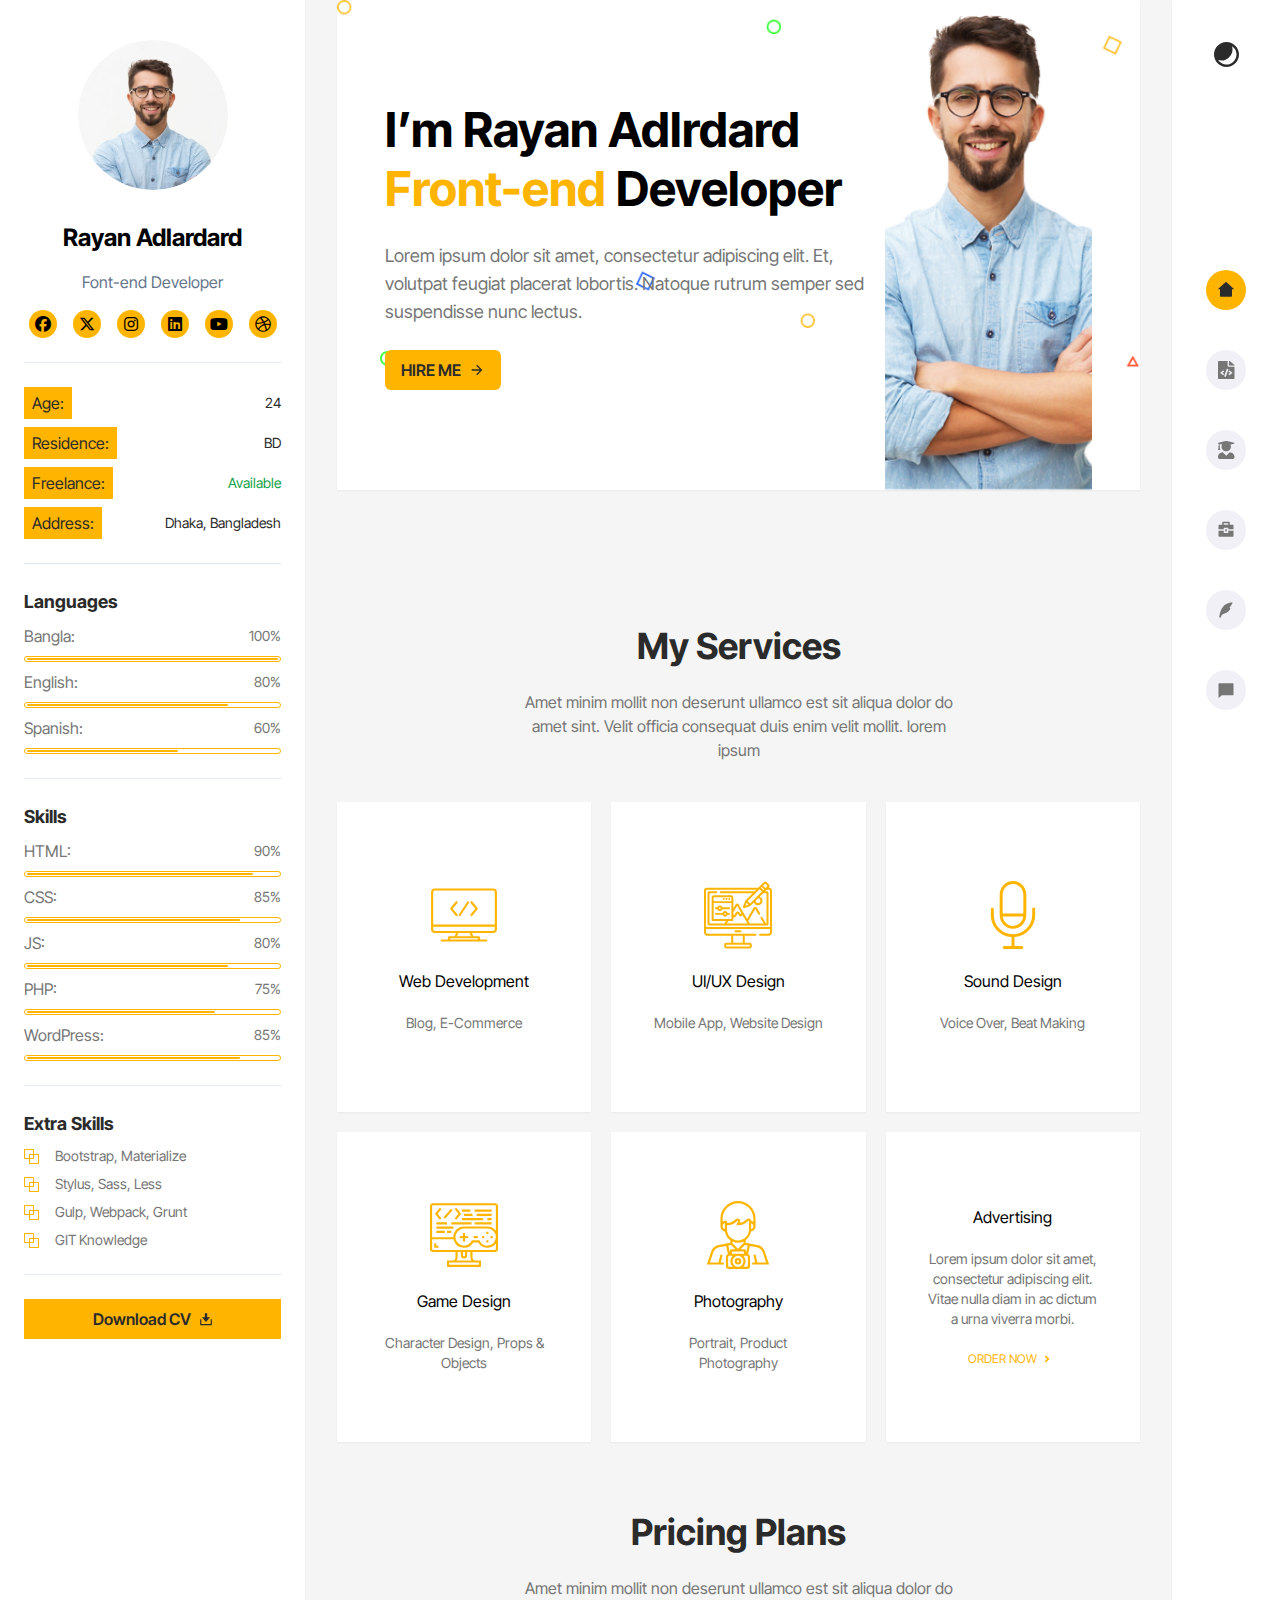
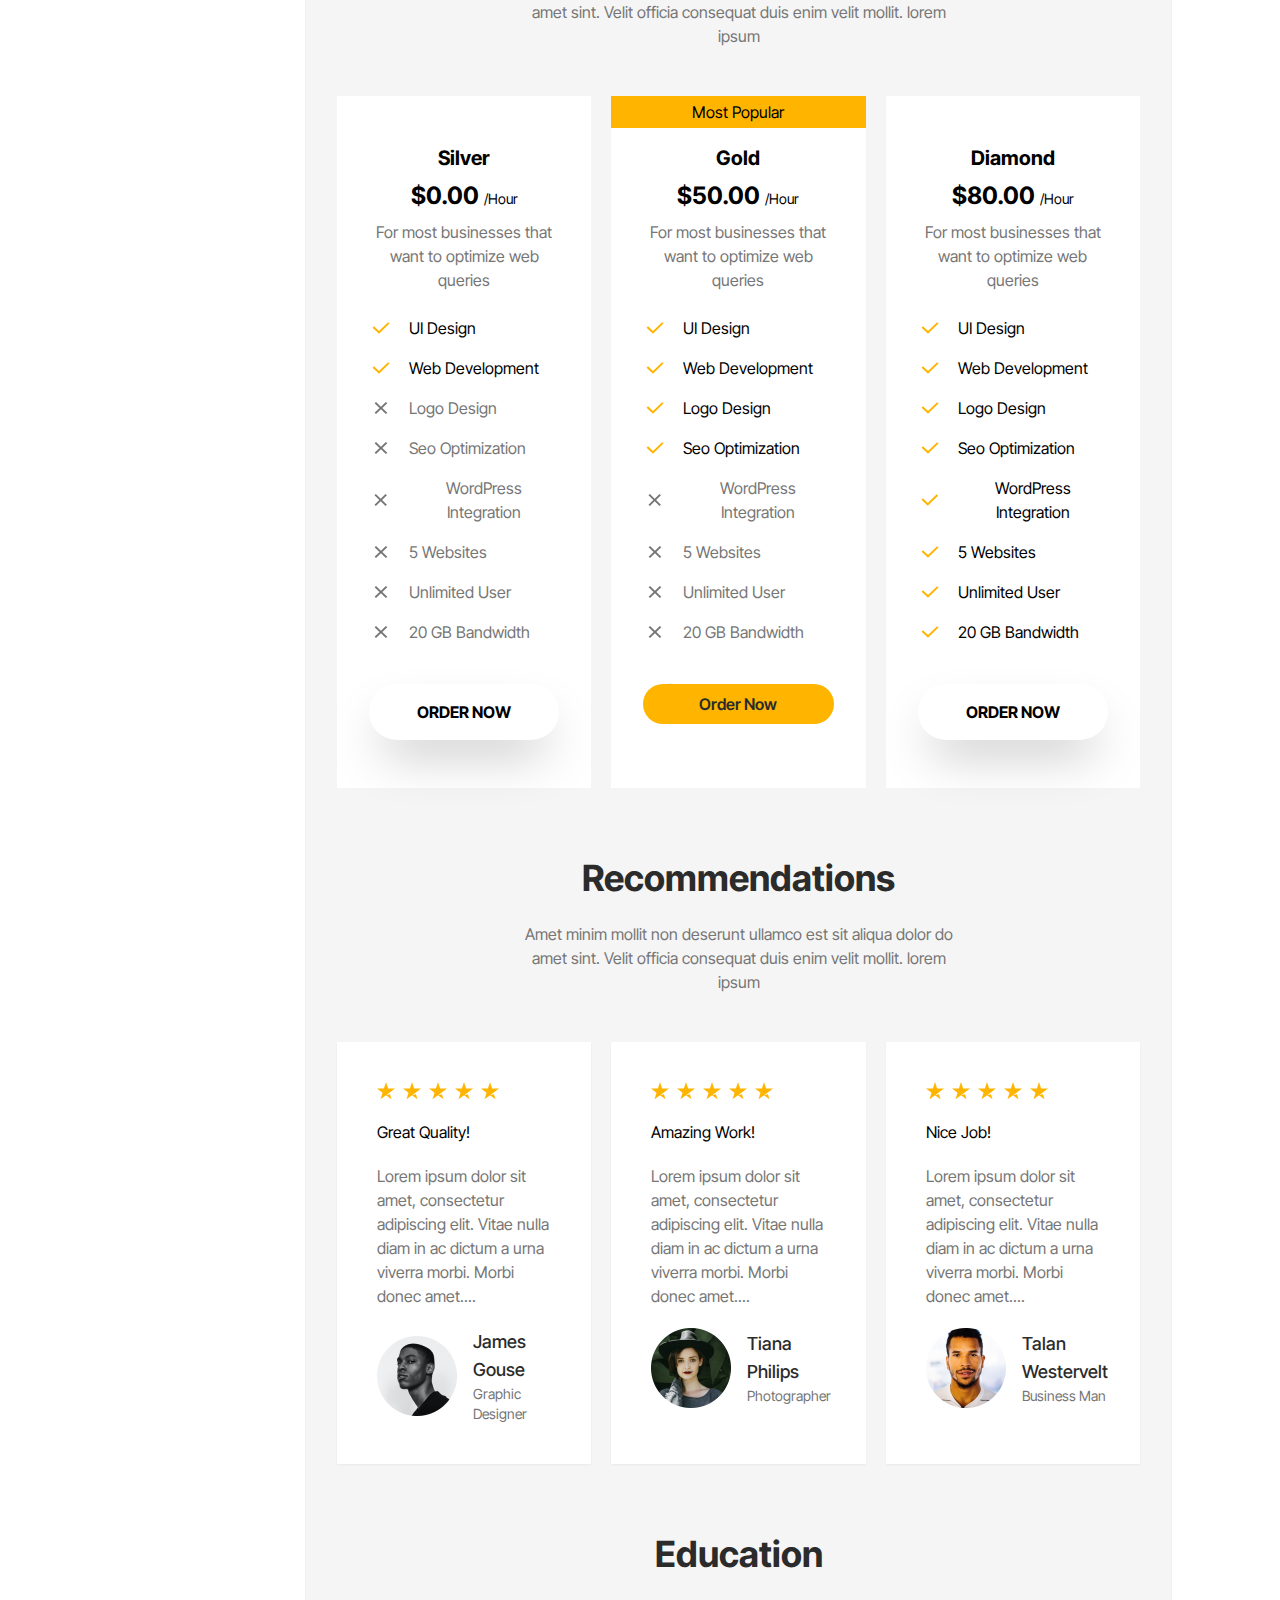
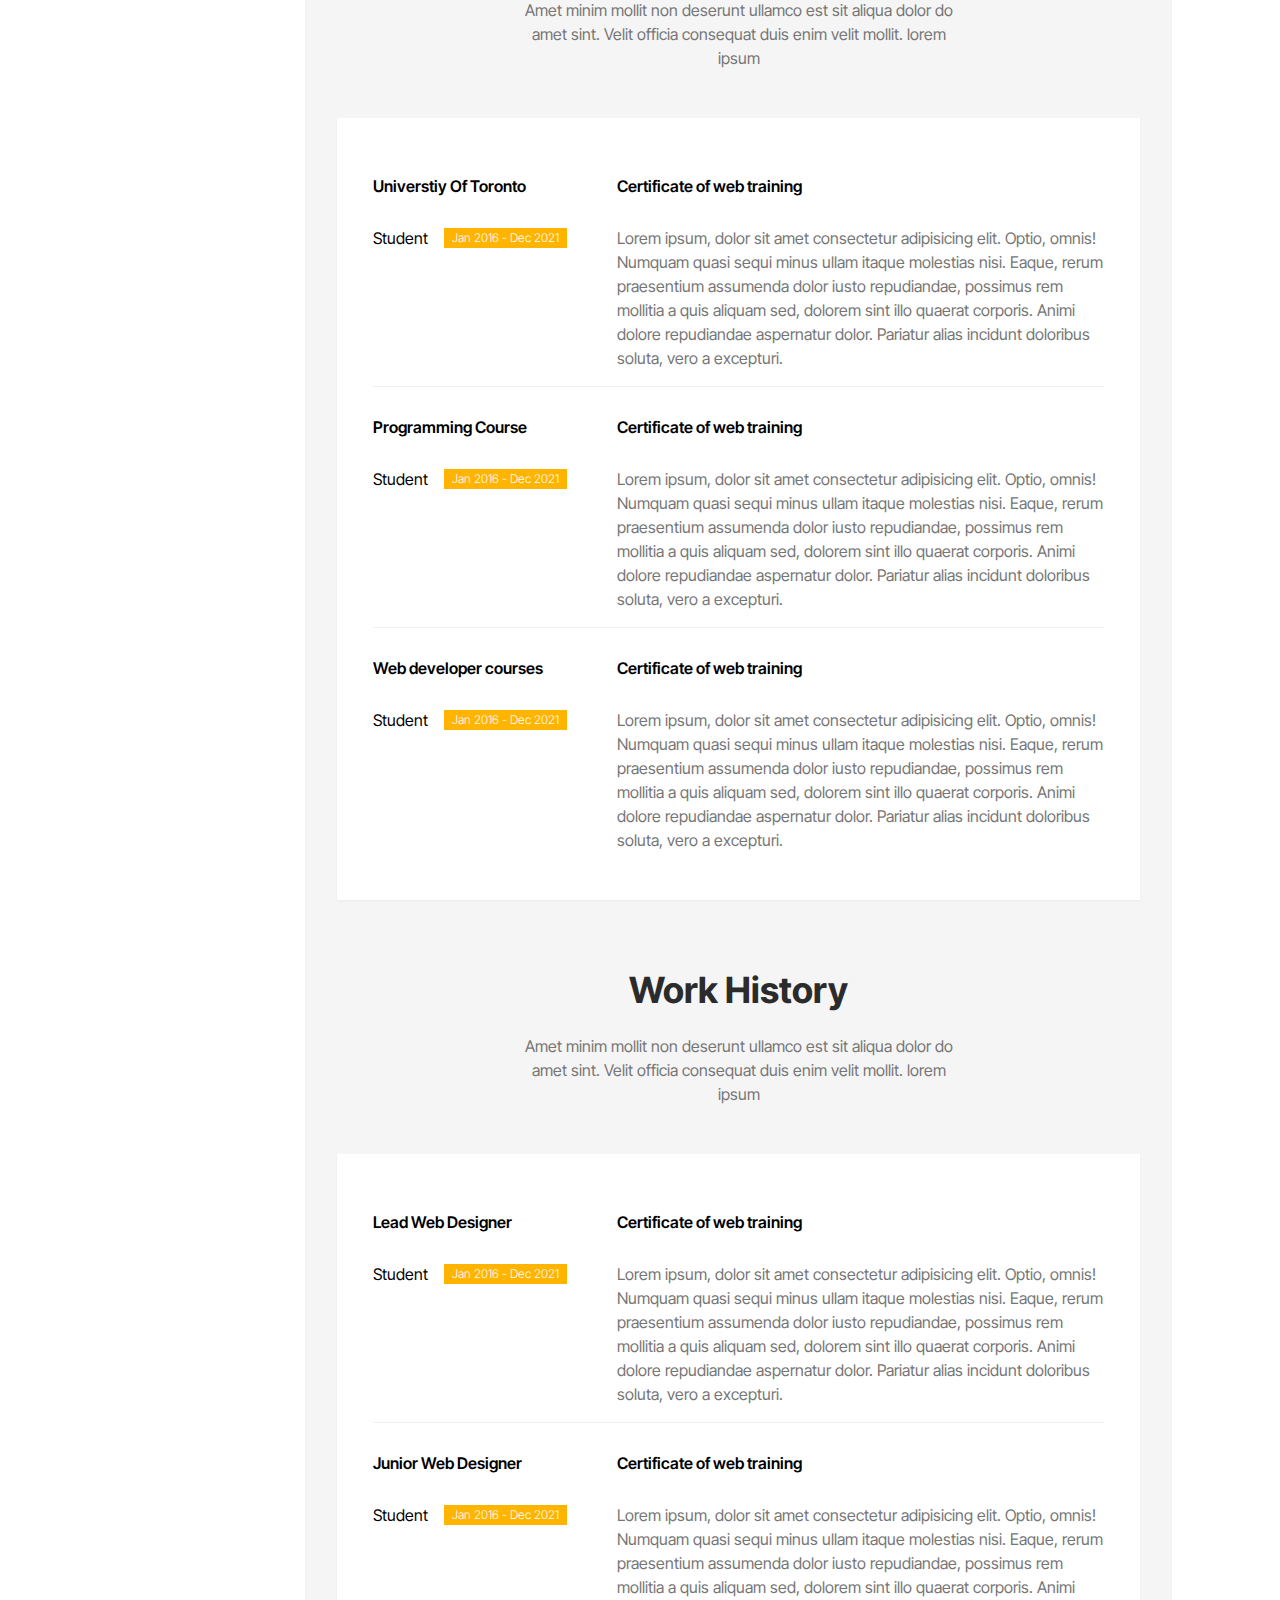
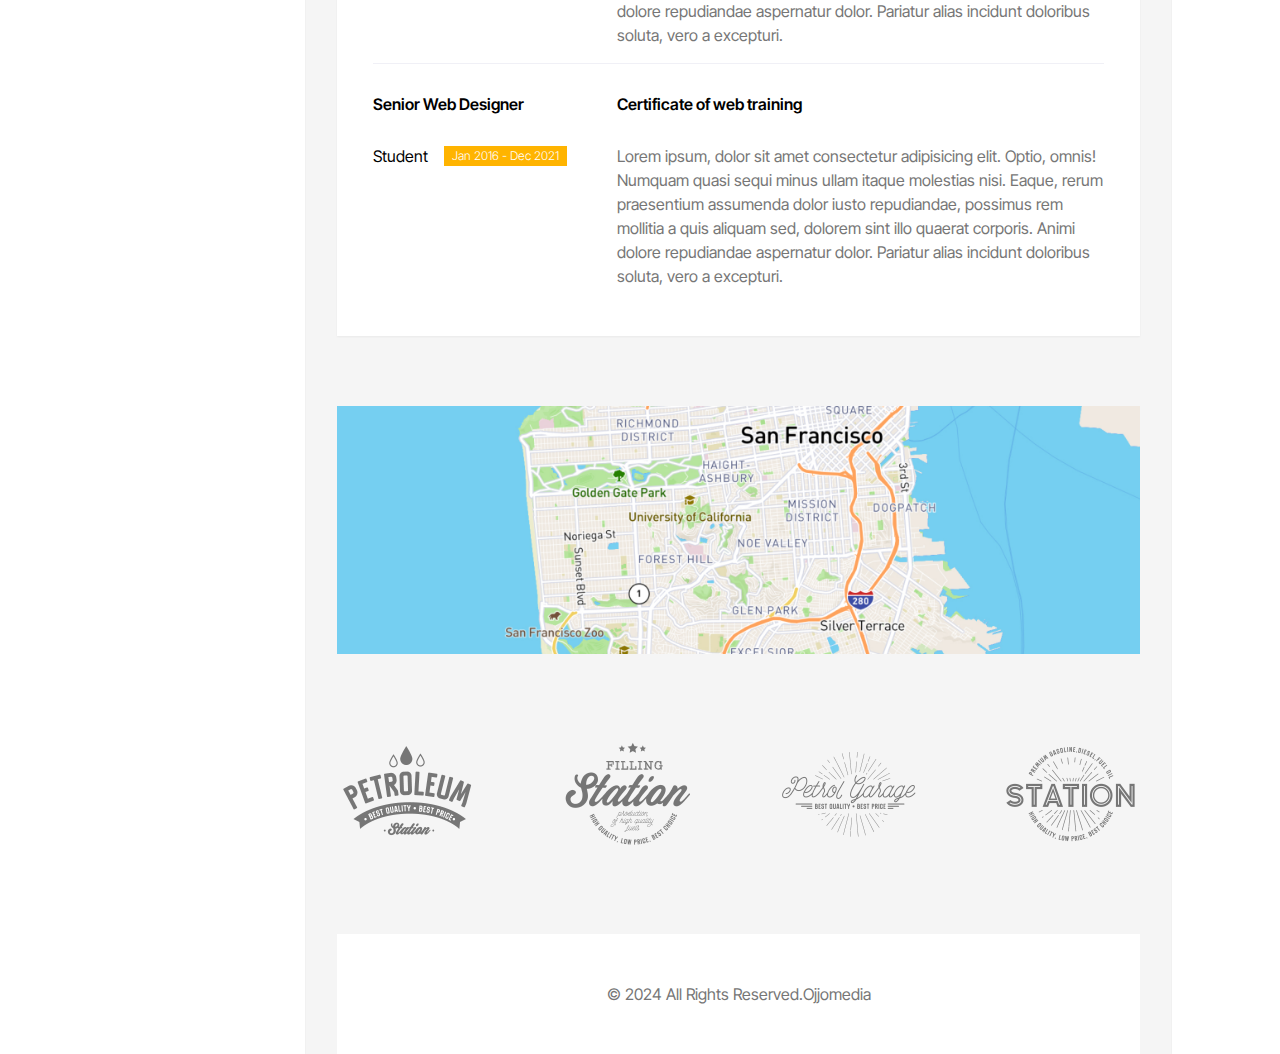
==== commit 511b8fb3: "Add calculator app using vanilla js" ====
--- a/portfolio/src/index.html
+++ b/portfolio/src/index.html
@@ -7,8 +7,8 @@
     <link rel="stylesheet" href="./style.css">
     <link rel="stylesheet" href="https://cdnjs.cloudflare.com/ajax/libs/font-awesome/6.5.2/css/all.min.css">
     <link rel="preconnect" href="https://fonts.googleapis.com">
-<link rel="preconnect" href="https://fonts.gstatic.com" crossorigin>
-<link href="https://fonts.googleapis.com/css2?family=Fira+Code:wght@300..700&family=Inter+Tight:ital,wght@0,100..900;1,100..900&display=swap" rel="stylesheet">
+    <link rel="preconnect" href="https://fonts.gstatic.com" crossorigin>
+    <link href="https://fonts.googleapis.com/css2?family=Fira+Code:wght@300..700&family=Inter+Tight:ital,wght@0,100..900;1,100..900&display=swap" rel="stylesheet">
 </head>
 <body class="bg-surface-default">
     <div class="grid grid-cols-[305px_auto_108px] gap-8">
@@ -198,7 +198,7 @@
 
                 <div class="grid grid-cols-3 gap-5 mt-10">
                     <div class="card min-h-[310px]">
-                        <svg fill="none" xmlns="http://www.w3.org/2000/svg" viewBox="0 0 74 74" width="68" height="68"><path d="M32.375 38.156h9.25v2.313h-9.25v-2.313Z" fill="#FFB400"/><path d="M35.844 34.688h2.312v9.25h-2.312v-9.25ZM65.906 38.156h2.313v2.313h-2.313v-2.313ZM56.656 38.156h2.313v2.313h-2.313v-2.313ZM61.281 33.531h2.313v2.313H61.28V33.53ZM61.281 42.781h2.313v2.313H61.28V42.78ZM10.66 20.379l-5.203-6.504 5.203-6.504 1.805 1.445-4.047 5.059 4.047 5.059-1.805 1.445ZM28.653 20.379l-1.806-1.445 4.048-5.059-4.048-5.059 1.806-1.445 5.202 6.504-5.202 6.504ZM14.738 17.738l8.096-9.248 1.74 1.522-8.096 9.249-1.74-1.523ZM9.25 50.875H4.625V46.25h2.313v2.313H9.25v2.312Z" fill="#FFB400"/><path d="M70.531 2.313H3.47A3.469 3.469 0 0 0 0 5.78v46.25A3.469 3.469 0 0 0 3.469 55.5H27.75v5.781a3.469 3.469 0 0 1-3.469 3.469H18.5v6.938h37V64.75h-5.781a3.469 3.469 0 0 1-3.469-3.469V55.5h24.281A3.469 3.469 0 0 0 74 52.031V5.781a3.469 3.469 0 0 0-3.469-3.468Zm-17.344 64.75v2.312H20.813v-2.313h32.374ZM37 62.486a3.469 3.469 0 0 0 3.469-3.469V55.5h3.468v5.781a5.724 5.724 0 0 0 1.187 3.469H28.876a5.724 5.724 0 0 0 1.186-3.469V55.5h3.47v3.517A3.469 3.469 0 0 0 37 62.487Zm-1.156-3.469V55.5h2.312v3.517a1.156 1.156 0 0 1-2.312 0Zm35.843-6.986c0 .639-.517 1.157-1.156 1.157H3.47a1.156 1.156 0 0 1-1.156-1.157V41.625h23.356A11.553 11.553 0 0 0 47 45.094h5.435a11.532 11.532 0 0 0 19.252 1.126v5.811Zm-9.25-3.468a9.198 9.198 0 0 1-8.276-5.141l-.32-.64h-8.244l-.32.64A9.25 9.25 0 1 1 37 30.062h25.438a9.25 9.25 0 0 1 9.25 9.25 9.25 9.25 0 0 1-9.25 9.25Zm9.25-16.158a11.54 11.54 0 0 0-9.25-4.655H37c-6.383.007-11.556 5.18-11.563 11.563H2.313V5.78c0-.638.518-1.156 1.157-1.156H70.53c.639 0 1.156.518 1.156 1.156v26.624Z" fill="#FFB400"/><path d="M47.406 38.156h4.625v2.313h-4.625v-2.313ZM34.688 9.25h9.25v2.313h-9.25V9.25ZM48.563 9.25h18.5v2.313h-18.5V9.25ZM50.875 13.875h16.188v2.313H50.874v-2.313ZM37 13.875h9.25v2.313H37v-2.313ZM34.688 18.5h23.124v2.313H34.689V18.5ZM62.438 18.5h4.624v2.313h-4.624V18.5ZM6.938 23.125H18.5v2.313H6.937v-2.313ZM23.125 23.125h21.969v2.313H23.125v-2.313ZM48.563 23.125h18.5v2.313h-18.5v-2.313ZM6.938 27.75h18.5v2.313h-18.5V27.75ZM6.938 32.375h9.25v2.313h-9.25v-2.313ZM18.5 32.375h4.625v2.313H18.5v-2.313Z" fill="#FFB400"/></svg>
+                        <svg fill="none" xmlns="http://www.w3.org/2000/svg" viewBox="0 0 68 68" width="68" height="68"><path d="M63.219 7.438H4.78a3.723 3.723 0 0 0-3.718 3.718v37.188a3.723 3.723 0 0 0 3.718 3.718h21.274L24.78 55.25h-5.655a1.062 1.062 0 0 0-1.063 1.063v2.124h-6.375a1.062 1.062 0 1 0 0 2.126h44.626a1.062 1.062 0 1 0 0-2.126h-6.376v-2.124a1.062 1.062 0 0 0-1.062-1.063H43.22l-1.275-3.188h21.274a3.723 3.723 0 0 0 3.718-3.718V11.156a3.723 3.723 0 0 0-3.718-3.719ZM47.812 57.374v1.063H20.189v-1.063h27.625ZM27.07 55.25l1.275-3.188h11.31l1.275 3.188H27.07Zm37.742-6.906a1.595 1.595 0 0 1-1.593 1.593H4.78a1.595 1.595 0 0 1-1.593-1.593v-2.657h61.624v2.657Zm0-4.782H3.188V11.157A1.595 1.595 0 0 1 4.78 9.562H63.22a1.595 1.595 0 0 1 1.593 1.594v32.407Z" fill="#FFB400"/><path d="M29.167 34.888a1.063 1.063 0 0 0 1.471-.305l8.368-12.75a1.063 1.063 0 0 0-1.777-1.166l-8.367 12.75a1.062 1.062 0 0 0 .305 1.471ZM40.757 34.816a1.062 1.062 0 0 0 1.497-.136l5.312-6.375a1.063 1.063 0 0 0 0-1.36l-5.312-6.375a1.062 1.062 0 1 0-1.633 1.36l4.746 5.695-4.746 5.695a1.063 1.063 0 0 0 .136 1.496ZM25.746 34.68a1.063 1.063 0 1 0 1.633-1.36l-4.746-5.695 4.746-5.695a1.062 1.062 0 1 0-1.633-1.36l-5.312 6.375a1.062 1.062 0 0 0 0 1.36l5.312 6.375Z" fill="#FFB400"/></svg>
                         <h5>Web Development</h5>
                         <p class="text-main-neutral text-sm">Blog, E-Commerce</p>
                     </div>
@@ -218,12 +218,12 @@
                         <p class="text-main-neutral text-sm">Character Design, Props & Objects</p>
                     </div>
                     <div class="card min-h-[310px]">
-                        <svg fill="none" xmlns="http://www.w3.org/2000/svg" viewBox="0 0 74 74" width="68" height="68"><path d="M32.375 38.156h9.25v2.313h-9.25v-2.313Z" fill="#FFB400"/><path d="M35.844 34.688h2.312v9.25h-2.312v-9.25ZM65.906 38.156h2.313v2.313h-2.313v-2.313ZM56.656 38.156h2.313v2.313h-2.313v-2.313ZM61.281 33.531h2.313v2.313H61.28V33.53ZM61.281 42.781h2.313v2.313H61.28V42.78ZM10.66 20.379l-5.203-6.504 5.203-6.504 1.805 1.445-4.047 5.059 4.047 5.059-1.805 1.445ZM28.653 20.379l-1.806-1.445 4.048-5.059-4.048-5.059 1.806-1.445 5.202 6.504-5.202 6.504ZM14.738 17.738l8.096-9.248 1.74 1.522-8.096 9.249-1.74-1.523ZM9.25 50.875H4.625V46.25h2.313v2.313H9.25v2.312Z" fill="#FFB400"/><path d="M70.531 2.313H3.47A3.469 3.469 0 0 0 0 5.78v46.25A3.469 3.469 0 0 0 3.469 55.5H27.75v5.781a3.469 3.469 0 0 1-3.469 3.469H18.5v6.938h37V64.75h-5.781a3.469 3.469 0 0 1-3.469-3.469V55.5h24.281A3.469 3.469 0 0 0 74 52.031V5.781a3.469 3.469 0 0 0-3.469-3.468Zm-17.344 64.75v2.312H20.813v-2.313h32.374ZM37 62.486a3.469 3.469 0 0 0 3.469-3.469V55.5h3.468v5.781a5.724 5.724 0 0 0 1.187 3.469H28.876a5.724 5.724 0 0 0 1.186-3.469V55.5h3.47v3.517A3.469 3.469 0 0 0 37 62.487Zm-1.156-3.469V55.5h2.312v3.517a1.156 1.156 0 0 1-2.312 0Zm35.843-6.986c0 .639-.517 1.157-1.156 1.157H3.47a1.156 1.156 0 0 1-1.156-1.157V41.625h23.356A11.553 11.553 0 0 0 47 45.094h5.435a11.532 11.532 0 0 0 19.252 1.126v5.811Zm-9.25-3.468a9.198 9.198 0 0 1-8.276-5.141l-.32-.64h-8.244l-.32.64A9.25 9.25 0 1 1 37 30.062h25.438a9.25 9.25 0 0 1 9.25 9.25 9.25 9.25 0 0 1-9.25 9.25Zm9.25-16.158a11.54 11.54 0 0 0-9.25-4.655H37c-6.383.007-11.556 5.18-11.563 11.563H2.313V5.78c0-.638.518-1.156 1.157-1.156H70.53c.639 0 1.156.518 1.156 1.156v26.624Z" fill="#FFB400"/><path d="M47.406 38.156h4.625v2.313h-4.625v-2.313ZM34.688 9.25h9.25v2.313h-9.25V9.25ZM48.563 9.25h18.5v2.313h-18.5V9.25ZM50.875 13.875h16.188v2.313H50.874v-2.313ZM37 13.875h9.25v2.313H37v-2.313ZM34.688 18.5h23.124v2.313H34.689V18.5ZM62.438 18.5h4.624v2.313h-4.624V18.5ZM6.938 23.125H18.5v2.313H6.937v-2.313ZM23.125 23.125h21.969v2.313H23.125v-2.313ZM48.563 23.125h18.5v2.313h-18.5v-2.313ZM6.938 27.75h18.5v2.313h-18.5V27.75ZM6.938 32.375h9.25v2.313h-9.25v-2.313ZM18.5 32.375h4.625v2.313H18.5v-2.313Z" fill="#FFB400"/></svg>
+                        <svg fill="none" xmlns="http://www.w3.org/2000/svg" viewBox="0 0 78 78" width="68" height="68"><path d="M55.355 72.968h19.358l-4.97-14.91a11.327 11.327 0 0 0-8.655-7.547l-13.282-2.49v-3.074a15.092 15.092 0 0 0 6.08-9.827c2.968-.502 5.243-3.075 5.243-6.184v-8.807C59.129 9.03 50.099 0 38.999 0 27.902 0 18.872 9.03 18.872 20.129v8.806c0 3.107 2.263 5.695 5.227 6.201a15.12 15.12 0 0 0 6.095 9.83v3.056l-13.282 2.49a11.329 11.329 0 0 0-8.656 7.548L3.287 72.968h19.358v-2.516h-3.42l2.124-8.502-2.44-.61-2.279 9.112H6.777l3.866-11.597a8.814 8.814 0 0 1 6.732-5.872l8.014-1.502 2.05 9.22a3.776 3.776 0 0 0-2.278 3.46v10.065A3.779 3.779 0 0 0 28.935 78h20.13a3.779 3.779 0 0 0 3.774-3.774V64.16c0-1.548-.939-2.88-2.276-3.46l2.05-9.22 8.013 1.502a8.816 8.816 0 0 1 6.732 5.872l3.865 11.597h-9.854l-2.278-9.111-2.44.609 2.124 8.502h-3.42v2.516Zm-5.218-21.951L48.4 58.835l-.87-3.48h-5.493l4.931-4.932 3.17.594Zm-3.942 9.37h-14.39l.629-2.516h13.132l.629 2.516ZM39 54.834l-6.29-6.29v-2.121A14.992 14.992 0 0 0 39 47.806a14.99 14.99 0 0 0 6.29-1.39v2.128L39 54.834Zm15.097-22.356v-7.084c1.46.52 2.516 1.905 2.516 3.543 0 1.638-1.056 3.02-2.516 3.541Zm-30.194.017a3.781 3.781 0 0 1-2.516-3.56c0-1.64 1.052-3.039 2.516-3.559v7.119Zm-2.516-8.56V20.13c0-9.712 7.9-17.613 17.613-17.613 9.712 0 17.613 7.9 17.613 17.613v3.807a6.232 6.232 0 0 0-2.557-1.168 3.031 3.031 0 0 0-2.996-2.639c-.8 0-1.582.325-2.21.954a13.818 13.818 0 0 1-7.734 3.92l.08-.161c.21-.42.32-.89.32-1.359v-.317a3.04 3.04 0 0 0-3.037-3.037c-.799 0-1.581.325-2.148.89a14.058 14.058 0 0 1-9.912 4.142v-2.516h-1.258c-1.422 0-2.72.492-3.774 1.29Zm5.032 8.775v-5.033A16.554 16.554 0 0 0 38.11 22.8c.303-.305.89-.057.89.367v.317c0 .08-.018.161-.055.234l-1.98 3.96H39c4.393 0 8.522-1.71 11.69-4.878.304-.305.89-.057.89.367v9.544c0 6.937-5.643 12.58-12.58 12.58s-12.58-5.643-12.58-12.58Zm4.612 17.713 4.932 4.932h-5.494l-.87 3.48-1.737-7.818 3.17-.594Zm-2.096 25.06a1.26 1.26 0 0 1-1.258-1.257V64.16a1.26 1.26 0 0 1 1.258-1.258h3.914a8.773 8.773 0 0 0 0 12.58h-3.914Zm10.065 0a6.297 6.297 0 0 1-6.29-6.29 6.297 6.297 0 0 1 6.29-6.29 6.297 6.297 0 0 1 6.29 6.29 6.297 6.297 0 0 1-6.29 6.29Zm11.322-1.257a1.26 1.26 0 0 1-1.258 1.258h-3.913a8.773 8.773 0 0 0 2.655-6.29 8.773 8.773 0 0 0-2.655-6.29h3.913a1.26 1.26 0 0 1 1.258 1.257v10.065Z" fill="#FFB400"/><path d="M39 65.42a3.779 3.779 0 0 0-3.774 3.774A3.779 3.779 0 0 0 39 72.968a3.779 3.779 0 0 0 3.774-3.774A3.779 3.779 0 0 0 39 65.419Zm0 5.032a1.26 1.26 0 0 1-1.258-1.258A1.26 1.26 0 1 1 39 70.452Z" fill="#FFB400"/></svg>
                         <h5>Photography</h5>
                         <p class="text-main-neutral text-sm">Portrait, Product Photography</p>
                     </div>
                     <div class="card min-h-[310px]">
-                        <svg fill="none" xmlns="http://www.w3.org/2000/svg" viewBox="0 0 74 74" width="68" height="68"><path d="M32.375 38.156h9.25v2.313h-9.25v-2.313Z" fill="#FFB400"/><path d="M35.844 34.688h2.312v9.25h-2.312v-9.25ZM65.906 38.156h2.313v2.313h-2.313v-2.313ZM56.656 38.156h2.313v2.313h-2.313v-2.313ZM61.281 33.531h2.313v2.313H61.28V33.53ZM61.281 42.781h2.313v2.313H61.28V42.78ZM10.66 20.379l-5.203-6.504 5.203-6.504 1.805 1.445-4.047 5.059 4.047 5.059-1.805 1.445ZM28.653 20.379l-1.806-1.445 4.048-5.059-4.048-5.059 1.806-1.445 5.202 6.504-5.202 6.504ZM14.738 17.738l8.096-9.248 1.74 1.522-8.096 9.249-1.74-1.523ZM9.25 50.875H4.625V46.25h2.313v2.313H9.25v2.312Z" fill="#FFB400"/><path d="M70.531 2.313H3.47A3.469 3.469 0 0 0 0 5.78v46.25A3.469 3.469 0 0 0 3.469 55.5H27.75v5.781a3.469 3.469 0 0 1-3.469 3.469H18.5v6.938h37V64.75h-5.781a3.469 3.469 0 0 1-3.469-3.469V55.5h24.281A3.469 3.469 0 0 0 74 52.031V5.781a3.469 3.469 0 0 0-3.469-3.468Zm-17.344 64.75v2.312H20.813v-2.313h32.374ZM37 62.486a3.469 3.469 0 0 0 3.469-3.469V55.5h3.468v5.781a5.724 5.724 0 0 0 1.187 3.469H28.876a5.724 5.724 0 0 0 1.186-3.469V55.5h3.47v3.517A3.469 3.469 0 0 0 37 62.487Zm-1.156-3.469V55.5h2.312v3.517a1.156 1.156 0 0 1-2.312 0Zm35.843-6.986c0 .639-.517 1.157-1.156 1.157H3.47a1.156 1.156 0 0 1-1.156-1.157V41.625h23.356A11.553 11.553 0 0 0 47 45.094h5.435a11.532 11.532 0 0 0 19.252 1.126v5.811Zm-9.25-3.468a9.198 9.198 0 0 1-8.276-5.141l-.32-.64h-8.244l-.32.64A9.25 9.25 0 1 1 37 30.062h25.438a9.25 9.25 0 0 1 9.25 9.25 9.25 9.25 0 0 1-9.25 9.25Zm9.25-16.158a11.54 11.54 0 0 0-9.25-4.655H37c-6.383.007-11.556 5.18-11.563 11.563H2.313V5.78c0-.638.518-1.156 1.157-1.156H70.53c.639 0 1.156.518 1.156 1.156v26.624Z" fill="#FFB400"/><path d="M47.406 38.156h4.625v2.313h-4.625v-2.313ZM34.688 9.25h9.25v2.313h-9.25V9.25ZM48.563 9.25h18.5v2.313h-18.5V9.25ZM50.875 13.875h16.188v2.313H50.874v-2.313ZM37 13.875h9.25v2.313H37v-2.313ZM34.688 18.5h23.124v2.313H34.689V18.5ZM62.438 18.5h4.624v2.313h-4.624V18.5ZM6.938 23.125H18.5v2.313H6.937v-2.313ZM23.125 23.125h21.969v2.313H23.125v-2.313ZM48.563 23.125h18.5v2.313h-18.5v-2.313ZM6.938 27.75h18.5v2.313h-18.5V27.75ZM6.938 32.375h9.25v2.313h-9.25v-2.313ZM18.5 32.375h4.625v2.313H18.5v-2.313Z" fill="#FFB400"/></svg>
+                        <!-- <svg fill="none" xmlns="http://www.w3.org/2000/svg" viewBox="0 0 74 74" width="68" height="68"><path d="M32.375 38.156h9.25v2.313h-9.25v-2.313Z" fill="#FFB400"/><path d="M35.844 34.688h2.312v9.25h-2.312v-9.25ZM65.906 38.156h2.313v2.313h-2.313v-2.313ZM56.656 38.156h2.313v2.313h-2.313v-2.313ZM61.281 33.531h2.313v2.313H61.28V33.53ZM61.281 42.781h2.313v2.313H61.28V42.78ZM10.66 20.379l-5.203-6.504 5.203-6.504 1.805 1.445-4.047 5.059 4.047 5.059-1.805 1.445ZM28.653 20.379l-1.806-1.445 4.048-5.059-4.048-5.059 1.806-1.445 5.202 6.504-5.202 6.504ZM14.738 17.738l8.096-9.248 1.74 1.522-8.096 9.249-1.74-1.523ZM9.25 50.875H4.625V46.25h2.313v2.313H9.25v2.312Z" fill="#FFB400"/><path d="M70.531 2.313H3.47A3.469 3.469 0 0 0 0 5.78v46.25A3.469 3.469 0 0 0 3.469 55.5H27.75v5.781a3.469 3.469 0 0 1-3.469 3.469H18.5v6.938h37V64.75h-5.781a3.469 3.469 0 0 1-3.469-3.469V55.5h24.281A3.469 3.469 0 0 0 74 52.031V5.781a3.469 3.469 0 0 0-3.469-3.468Zm-17.344 64.75v2.312H20.813v-2.313h32.374ZM37 62.486a3.469 3.469 0 0 0 3.469-3.469V55.5h3.468v5.781a5.724 5.724 0 0 0 1.187 3.469H28.876a5.724 5.724 0 0 0 1.186-3.469V55.5h3.47v3.517A3.469 3.469 0 0 0 37 62.487Zm-1.156-3.469V55.5h2.312v3.517a1.156 1.156 0 0 1-2.312 0Zm35.843-6.986c0 .639-.517 1.157-1.156 1.157H3.47a1.156 1.156 0 0 1-1.156-1.157V41.625h23.356A11.553 11.553 0 0 0 47 45.094h5.435a11.532 11.532 0 0 0 19.252 1.126v5.811Zm-9.25-3.468a9.198 9.198 0 0 1-8.276-5.141l-.32-.64h-8.244l-.32.64A9.25 9.25 0 1 1 37 30.062h25.438a9.25 9.25 0 0 1 9.25 9.25 9.25 9.25 0 0 1-9.25 9.25Zm9.25-16.158a11.54 11.54 0 0 0-9.25-4.655H37c-6.383.007-11.556 5.18-11.563 11.563H2.313V5.78c0-.638.518-1.156 1.157-1.156H70.53c.639 0 1.156.518 1.156 1.156v26.624Z" fill="#FFB400"/><path d="M47.406 38.156h4.625v2.313h-4.625v-2.313ZM34.688 9.25h9.25v2.313h-9.25V9.25ZM48.563 9.25h18.5v2.313h-18.5V9.25ZM50.875 13.875h16.188v2.313H50.874v-2.313ZM37 13.875h9.25v2.313H37v-2.313ZM34.688 18.5h23.124v2.313H34.689V18.5ZM62.438 18.5h4.624v2.313h-4.624V18.5ZM6.938 23.125H18.5v2.313H6.937v-2.313ZM23.125 23.125h21.969v2.313H23.125v-2.313ZM48.563 23.125h18.5v2.313h-18.5v-2.313ZM6.938 27.75h18.5v2.313h-18.5V27.75ZM6.938 32.375h9.25v2.313h-9.25v-2.313ZM18.5 32.375h4.625v2.313H18.5v-2.313Z" fill="#FFB400"/></svg> -->
                         <h5>Advertising</h5>
                         <p class="text-main-neutral text-sm text-center">Lorem ipsum dolor sit amet, consectetur adipiscing elit. Vitae nulla diam in ac dictum a urna viverra morbi.</p>
                         <a href="#" class="text-primary-default uppercase text-[12px] flex items-center">
--- a/portfolio/src/style.css
+++ b/portfolio/src/style.css
@@ -107,7 +107,7 @@
 }
 
 /*
-! tailwindcss v3.4.14 | MIT License | https://tailwindcss.com
+! tailwindcss v3.4.15 | MIT License | https://tailwindcss.com
 */
 
 /*
@@ -579,10 +579,6 @@
   margin-right: auto;
 }
 
-.mb-\[136px\] {
-  margin-bottom: 136px;
-}
-
 .mt-10 {
   margin-top: 2.5rem;
 }
@@ -619,10 +615,6 @@
   margin-top: 70px;
 }
 
-.mt-5 {
-  margin-top: 1.25rem;
-}
-
 .block {
   display: block;
 }
@@ -723,10 +715,6 @@
   max-width: 500px;
 }
 
-.max-w-\[536px\] {
-  max-width: 536px;
-}
-
 .transform {
   transform: translate(var(--tw-translate-x), var(--tw-translate-y)) rotate(var(--tw-rotate)) skewX(var(--tw-skew-x)) skewY(var(--tw-skew-y)) scaleX(var(--tw-scale-x)) scaleY(var(--tw-scale-y));
 }
@@ -811,39 +799,34 @@
   border-bottom-width: 1px;
 }
 
-.border-main-neutral {
+.border-main-muted {
   --tw-border-opacity: 1;
-  border-color: rgb(118 118 118 / var(--tw-border-opacity));
+  border-color: rgb(240 240 246 / var(--tw-border-opacity, 1));
 }
 
 .border-primary-default {
   --tw-border-opacity: 1;
-  border-color: rgb(255 180 0 / var(--tw-border-opacity));
-}
-
-.border-main-muted {
-  --tw-border-opacity: 1;
-  border-color: rgb(240 240 246 / var(--tw-border-opacity));
+  border-color: rgb(255 180 0 / var(--tw-border-opacity, 1));
 }
 
 .bg-primary-default {
   --tw-bg-opacity: 1;
-  background-color: rgb(255 180 0 / var(--tw-bg-opacity));
+  background-color: rgb(255 180 0 / var(--tw-bg-opacity, 1));
 }
 
 .bg-surface-aqua {
   --tw-bg-opacity: 1;
-  background-color: rgb(240 240 246 / var(--tw-bg-opacity));
+  background-color: rgb(240 240 246 / var(--tw-bg-opacity, 1));
 }
 
 .bg-surface-default {
   --tw-bg-opacity: 1;
-  background-color: rgb(245 245 245 / var(--tw-bg-opacity));
+  background-color: rgb(245 245 245 / var(--tw-bg-opacity, 1));
 }
 
 .bg-white {
   --tw-bg-opacity: 1;
-  background-color: rgb(255 255 255 / var(--tw-bg-opacity));
+  background-color: rgb(255 255 255 / var(--tw-bg-opacity, 1));
 }
 
 .bg-\[url\(\'\.\/images\/background\.png\'\)\] {
@@ -1017,37 +1000,37 @@
 
 .text-black {
   --tw-text-opacity: 1;
-  color: rgb(0 0 0 / var(--tw-text-opacity));
+  color: rgb(0 0 0 / var(--tw-text-opacity, 1));
 }
 
 .text-green-600 {
   --tw-text-opacity: 1;
-  color: rgb(22 163 74 / var(--tw-text-opacity));
+  color: rgb(22 163 74 / var(--tw-text-opacity, 1));
 }
 
 .text-main-default {
   --tw-text-opacity: 1;
-  color: rgb(43 43 43 / var(--tw-text-opacity));
+  color: rgb(43 43 43 / var(--tw-text-opacity, 1));
 }
 
 .text-main-neutral {
   --tw-text-opacity: 1;
-  color: rgb(118 118 118 / var(--tw-text-opacity));
+  color: rgb(118 118 118 / var(--tw-text-opacity, 1));
 }
 
 .text-primary-default {
   --tw-text-opacity: 1;
-  color: rgb(255 180 0 / var(--tw-text-opacity));
+  color: rgb(255 180 0 / var(--tw-text-opacity, 1));
 }
 
 .text-slate-500 {
   --tw-text-opacity: 1;
-  color: rgb(100 116 139 / var(--tw-text-opacity));
+  color: rgb(100 116 139 / var(--tw-text-opacity, 1));
 }
 
 .text-white {
   --tw-text-opacity: 1;
-  color: rgb(255 255 255 / var(--tw-text-opacity));
+  color: rgb(255 255 255 / var(--tw-text-opacity, 1));
 }
 
 .shadow-2xl {
@@ -1071,7 +1054,7 @@
   height: 1px;
   width: 100%;
   --tw-bg-opacity: 1;
-  background-color: rgb(226 232 240 / var(--tw-bg-opacity));
+  background-color: rgb(226 232 240 / var(--tw-bg-opacity, 1));
 }
 
 .button {
@@ -1085,7 +1068,7 @@
   padding-bottom: 0.5rem;
   font-weight: 600;
   --tw-text-opacity: 1;
-  color: rgb(43 43 43 / var(--tw-text-opacity));
+  color: rgb(43 43 43 / var(--tw-text-opacity, 1));
 }
 
 .card {
@@ -1095,7 +1078,7 @@
   justify-content: center;
   gap: 1.25rem;
   --tw-bg-opacity: 1;
-  background-color: rgb(255 255 255 / var(--tw-bg-opacity));
+  background-color: rgb(255 255 255 / var(--tw-bg-opacity, 1));
   padding: 2.5rem;
   --tw-shadow: 0 1px 2px 0 rgb(0 0 0 / 0.05);
   --tw-shadow-colored: 0 1px 2px 0 var(--tw-shadow-color);
